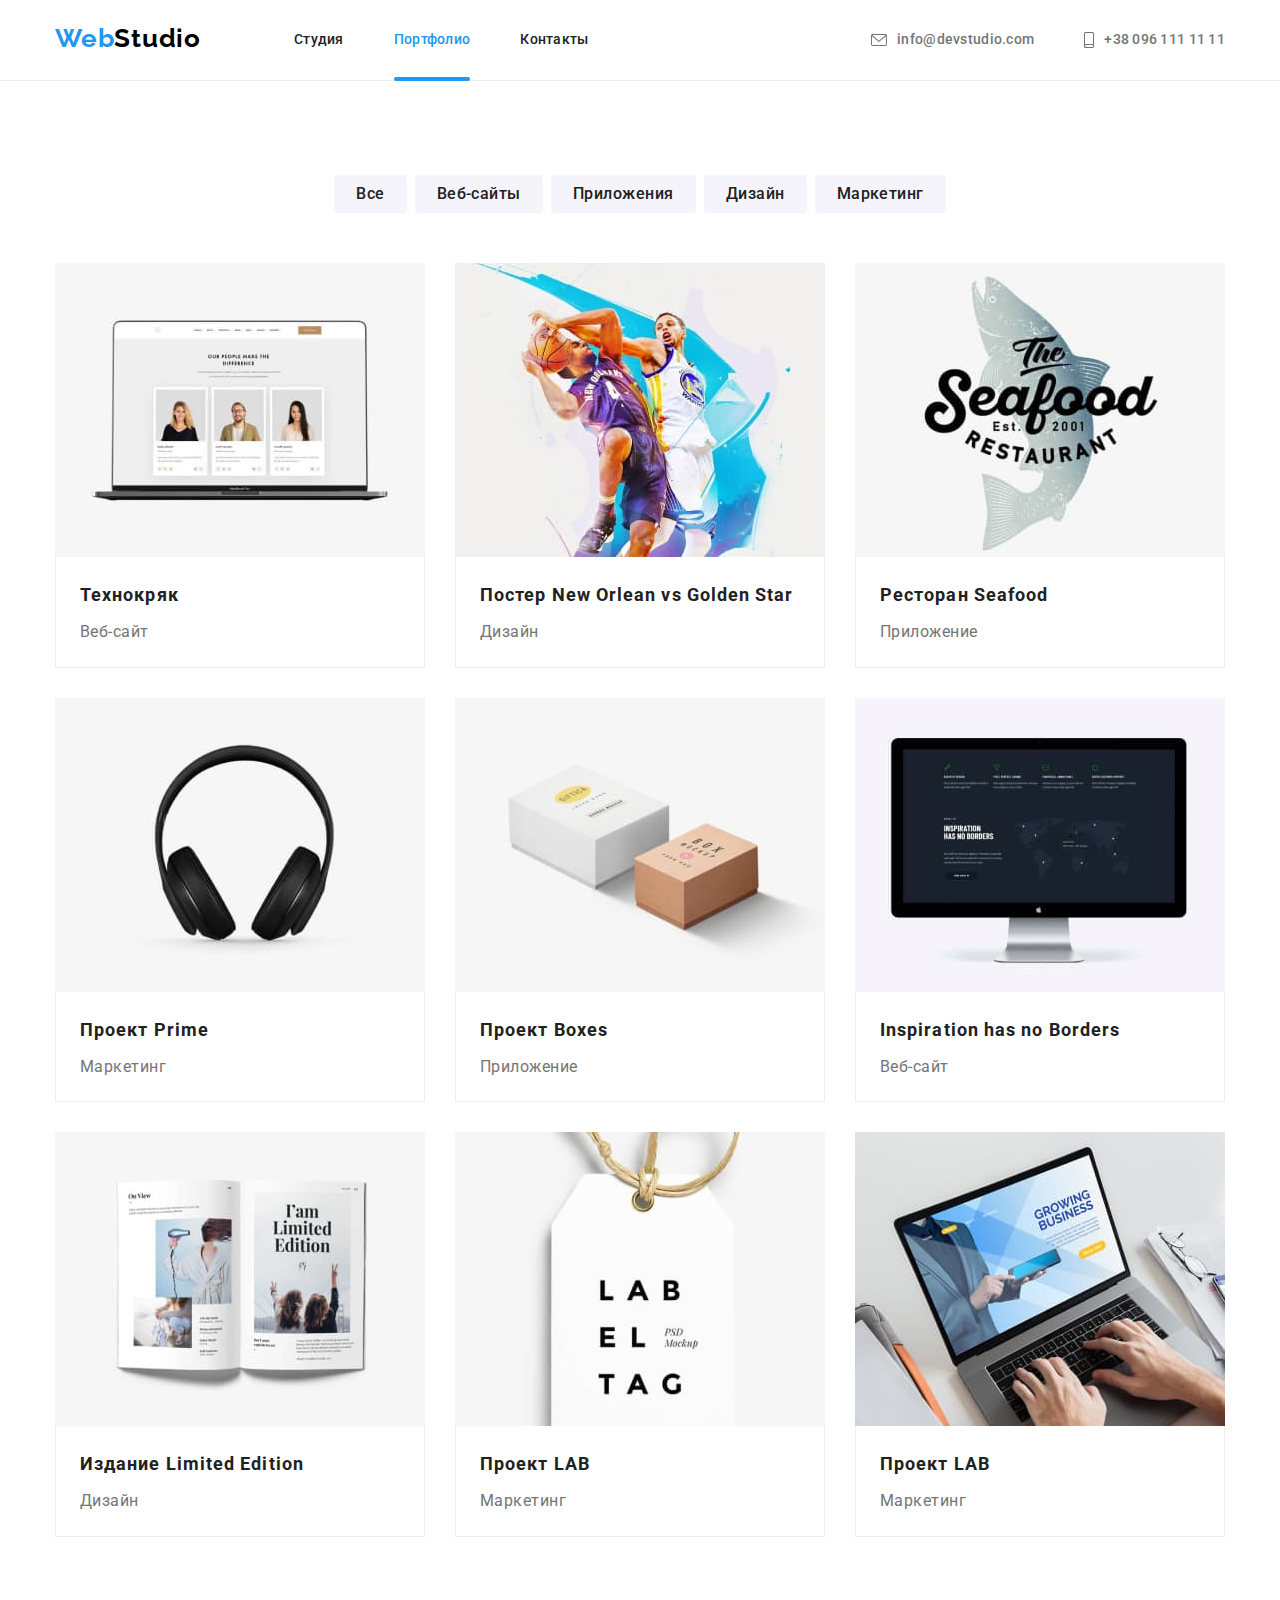
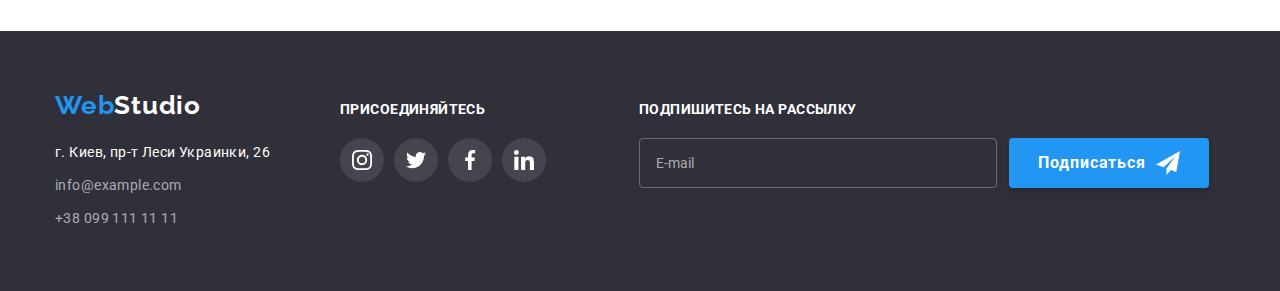
==== portfolio.html @ 6b8ee791 "Initial commit" ====
<!DOCTYPE html>
<html lang="en">
  <head>
    <meta charset="UTF-8" />
    <meta http-equiv="X-UA-Compatible" content="IE=edge" />
    <meta name="viewport" content="width=device-width, initial-scale=1.0" />
    <title>Portfolio</title>
    <link
      href="https://fonts.googleapis.com/css2?family=Raleway:wght@700&family=Roboto:wght@400;500;700;900&display=swap"
      rel="stylesheet"
    />
    <link
      rel="stylesheet"
      href="https://cdnjs.cloudflare.com/ajax/libs/modern-normalize/1.1.0/modern-normalize.min.css"
    />
    <link rel="stylesheet" href="./css/styles.css" />
  </head>
  <body>
    <header class="header">
      <div class="container header-container">
        <a class="link logo" href="./index.html">Web<span class="primary-logo">Studio</span> </a>
        <nav>
          <ul class="navigation-list">
            <li class="navigation-item">
              <a href="./index.html" class="link navigation-link">Студия</a>
            </li>
            <li class="navigation-item">
              <a href="./portfolio.html" class="current link navigation-link">Портфолио</a>
            </li>
            <li class="navigation-item"><a href="#" class="link navigation-link">Контакты</a></li>
          </ul>
        </nav>
        <ul class="header-contacts-list">
          <li class="header-contacts-item">
            <a href="mailto:info@devstudio.com" class="link header-contacts-link">
              <div class="header-icon-wrapper">
                <svg class="header-icon" width="16" height="12">
                  <use href="./images/icons.svg#mail"></use>
                </svg>
              </div>
              info@devstudio.com</a
            >
          </li>
          <li class="header-contacts-item">
            <a href="tel:+380961111111" class="link header-contacts-link">
              <div class="header-icon-wrapper">
                <svg class="header-icon" width="10" height="16">
                  <use href="./images/icons.svg#smartphone"></use>
                </svg>
              </div>
              +38 096 111 11 11</a
            >
          </li>
        </ul>
      </div>
    </header>
    <main>
      <section class="portfolio section">
        <div class="container portfolio-container">
          <h1 class="portfolio-title visually-hidden">Навигация</h1>
          <div class="button-container">
            <ul class="portfolio-button-list">
              <li class="portfolio-button-item">
                <button type="button" class="portfolio-button">Все</button>
              </li>
              <li class="portfolio-button-item">
                <button type="button" class="portfolio-button">Веб-сайты</button>
              </li>
              <li class="portfolio-button-item">
                <button type="button" class="portfolio-button">Приложения</button>
              </li>
              <li class="portfolio-button-item">
                <button type="button" class="portfolio-button">Дизайн</button>
              </li>
              <li class="portfolio-button-item">
                <button type="button" class="portfolio-button">Маркетинг</button>
              </li>
            </ul>
          </div>
          <ul class="projects-list">
            <li class="projects-item">
              <a href="" class="portfolio-card link">
                <div class="projects-card-wrapper">
                  <img
                    class="projects-item-image"
                    src="./images/technocrack-opti.jpeg"
                    alt="pc"
                    width="370"
                  />
                  <div class="projects-overlay-wrapper">
                    <p class="projects-overlay-description">
                      Ресурс предлагает комплексные предложения с разным уровнем функционала и
                      сервисов. Все это позволит посетителю получить исчерпывающие сведения о
                      компании или частном лице.
                    </p>
                  </div>
                </div>
                <div class="projects-text-wrapper">
                  <h2 class="projects-item-title">Технокряк</h2>
                  <p class="projects-item-description">Веб-сайт</p>
                </div>
              </a>
            </li>
            <li class="projects-item">
              <a href="" class="portfolio-card link">
                <div class="projects-card-wrapper">
                  <img
                    class="projects-item-image"
                    src="./images/poster-opti.jpeg"
                    alt="poster with basketball players"
                    width="370"
                  />
                  <div class="projects-overlay-wrapper">
                    <p class="projects-overlay-description">
                      Ресурс предлагает комплексные предложения с разным уровнем функционала и
                      сервисов. Все это позволит посетителю получить исчерпывающие сведения о
                      компании или частном лице.
                    </p>
                  </div>
                </div>
                <div class="projects-text-wrapper">
                  <h2 class="projects-item-title">Постер New Orlean vs Golden Star</h2>
                  <p class="projects-item-description">Дизайн</p>
                </div>
              </a>
            </li>
            <li class="projects-item">
              <a href="" class="portfolio-card link">
                <div class="projects-card-wrapper">
                  <img
                    class="projects-item-image"
                    src="./images/restourant-opti.jpeg"
                    alt="restourant logo"
                    width="370"
                  />
                  <div class="projects-overlay-wrapper">
                    <p class="projects-overlay-description">
                      Ресурс предлагает комплексные предложения с разным уровнем функционала и
                      сервисов. Все это позволит посетителю получить исчерпывающие сведения о
                      компании или частном лице.
                    </p>
                  </div>
                </div>
                <div class="projects-text-wrapper">
                  <h2 class="projects-item-title">Ресторан Seafood</h2>
                  <p class="projects-item-description">Приложение</p>
                </div>
              </a>
            </li>
            <li class="projects-item">
              <a href="" class="portfolio-card link">
                <div class="projects-card-wrapper">
                  <img
                    class="projects-item-image"
                    src="./images/headphone-opti.jpeg"
                    alt="headphone"
                    width="370"
                  />
                  <div class="projects-overlay-wrapper">
                    <p class="projects-overlay-description">
                      Ресурс предлагает комплексные предложения с разным уровнем функционала и
                      сервисов. Все это позволит посетителю получить исчерпывающие сведения о
                      компании или частном лице.
                    </p>
                  </div>
                </div>
                <div class="projects-text-wrapper">
                  <h2 class="projects-item-title">Проект Prime</h2>
                  <p class="projects-item-description">Маркетинг</p>
                </div>
              </a>
            </li>
            <li class="projects-item">
              <a href="" class="portfolio-card link">
                <div class="projects-card-wrapper">
                  <img
                    class="projects-item-image"
                    src="./images/boxes-opti.jpeg"
                    alt="two boxes"
                    width="370"
                  />
                  <div class="projects-overlay-wrapper">
                    <p class="projects-overlay-description">
                      Ресурс предлагает комплексные предложения с разным уровнем функционала и
                      сервисов. Все это позволит посетителю получить исчерпывающие сведения о
                      компании или частном лице.
                    </p>
                  </div>
                </div>
                <div class="projects-text-wrapper">
                  <h2 class="projects-item-title">Проект Boxes</h2>
                  <p class="projects-item-description">Приложение</p>
                </div>
              </a>
            </li>
            <li class="projects-item">
              <a href="" class="portfolio-card link">
                <div class="projects-card-wrapper">
                  <img
                    class="projects-item-image"
                    src="./images/screen-opti.jpeg"
                    alt="screen"
                    width="370"
                  />
                  <div class="projects-overlay-wrapper">
                    <p class="projects-overlay-description">
                      Ресурс предлагает комплексные предложения с разным уровнем функционала и
                      сервисов. Все это позволит посетителю получить исчерпывающие сведения о
                      компании или частном лице.
                    </p>
                  </div>
                </div>
                <div class="projects-text-wrapper">
                  <h2 class="projects-item-title">Inspiration has no Borders</h2>
                  <p class="projects-item-description">Веб-сайт</p>
                </div>
              </a>
            </li>
            <li class="projects-item">
              <a href="" class="portfolio-card link">
                <div class="projects-card-wrapper">
                  <img
                    class="projects-item-image"
                    src="./images/magazine-opti.jpeg"
                    alt="magazine"
                    width="370"
                  />
                  <div class="projects-overlay-wrapper">
                    <p class="projects-overlay-description">
                      Ресурс предлагает комплексные предложения с разным уровнем функционала и
                      сервисов. Все это позволит посетителю получить исчерпывающие сведения о
                      компании или частном лице.
                    </p>
                  </div>
                </div>
                <div class="projects-text-wrapper">
                  <h2 class="projects-item-title">Издание Limited Edition</h2>
                  <p class="projects-item-description">Дизайн</p>
                </div>
              </a>
            </li>
            <li class="projects-item">
              <a href="" class="portfolio-card link">
                <div class="projects-card-wrapper">
                  <img
                    class="projects-item-image"
                    src="./images/label-opti.jpeg"
                    alt="label"
                    width="370"
                  />
                  <div class="projects-overlay-wrapper">
                    <p class="projects-overlay-description">
                      Ресурс предлагает комплексные предложения с разным уровнем функционала и
                      сервисов. Все это позволит посетителю получить исчерпывающие сведения о
                      компании или частном лице.
                    </p>
                  </div>
                </div>
                <div class="projects-text-wrapper">
                  <h2 class="projects-item-title">Проект LAB</h2>
                  <p class="projects-item-description">Маркетинг</p>
                </div>
              </a>
            </li>
            <li class="projects-item">
              <a href="" class="portfolio-card link">
                <div class="projects-card-wrapper">
                  <img
                    class="projects-item-image"
                    src="./images/pc-opti.jpeg"
                    alt="fingers slapping on keyboard"
                    width="370"
                  />
                  <div class="projects-overlay-wrapper">
                    <p class="projects-overlay-description">
                      Ресурс предлагает комплексные предложения с разным уровнем функционала и
                      сервисов. Все это позволит посетителю получить исчерпывающие сведения о
                      компании или частном лице.
                    </p>
                  </div>
                </div>
                <div class="projects-text-wrapper">
                  <h2 class="projects-item-title">Проект LAB</h2>
                  <p class="projects-item-description">Маркетинг</p>
                </div>
              </a>
            </li>
          </ul>
        </div>
      </section>
    </main>
    <footer class="footer">
      <div class="container footer-container">
        <div class="footer-left-wrapper">
          <div class="footer-address-wrapper">
            <a href="./index.html" class="link logo footer-logo"
              >Web<span class="secondary-logo">Studio</span></a
            >
            <address class="footer-address">
              <a
                href="https://goo.gl/maps/7Yn7Yswf4JNhCeD27"
                class="link address-link"
                target="_blank"
                rel="noopener noreferrer"
                >г. Киев, пр-т Леси Украинки, 26</a
              >
              <ul class="footer-contacts">
                <li class="footer-contacts-item">
                  <a href="mailto:info@example.com" class="link footer-contacts-link"
                    >info@example.com</a
                  >
                </li>
                <li class="footer-contacts-item">
                  <a href="tel:+380991111111" class="link footer-contacts-link"
                    >+38 099 111 11 11</a
                  >
                </li>
              </ul>
            </address>
          </div>
          <div class="footer-social-wrapper">
            <p class="footer-social-description">присоединяйтесь</p>
            <ul class="footer-icon-list">
              <li class="footer-icon-item">
                <a class="footer-icon-link link" href="">
                  <svg class="footer-social-icon" width="20" height="20">
                    <use href="./images/icons.svg#instagram"></use>
                  </svg>
                </a>
              </li>
              <li class="footer-icon-item">
                <a class="footer-icon-link link" href="">
                  <svg class="team-social-icon" width="20" height="20">
                    <use href="./images/icons.svg#twitter"></use>
                  </svg>
                </a>
              </li>
              <li class="footer-icon-item">
                <a class="footer-icon-link link" href="">
                  <svg class="footer-social-icon" width="20" height="20">
                    <use href="./images/icons.svg#facebook"></use>
                  </svg>
                </a>
              </li>
              <li class="footer-icon-item">
                <a class="footer-icon-link link" href="">
                  <svg class="footer-social-icon" width="20" height="20">
                    <use href="./images/icons.svg#linkedin"></use>
                  </svg>
                </a>
              </li>
            </ul>
          </div>
        </div>
        <div class="footer-right-wrapper">
          <p class="footer-subscription-description footer-social-description">
            Подпишитесь на рассылку
          </p>
          <form class="footer-subscription-form">
            <div class="footer-subscription-wrapper">
              <label class="footer-subscription-label">
                <input class="footer-subscription-input" type="text" placeholder="E-mail" />
              </label>
              <button class="footer-subscription-button" type="submit">
                Подписаться
                <svg class="footer-subscription-icon" width="24" height="24">
                  <use href="./images/icons.svg#icon-send"></use>
                </svg>
              </button>
            </div>
          </form>
        </div>
      </div>
    </footer>
  </body>
</html>
---- css/styles.css ----
/* MAIN STYLES */
:root {
  --primary-description-color: #757575;
  --primary-white-color: #ffffff;
  --title-color: #212121;
  --logo-color: #000000;
  --primary-blue-color: #2196f3;
  --primary-button-color: #f5f4fa;
  --footer-bg-color: #2f303a;
  --primary-bg-color: #e5e5e5;
  --primary-font-size: 14px;
  --primary-font-weight: 400;
  --primary-font-family: Roboto, sans-serif;
  --transition-time: 250ms;
  --transition-cubic: cubic-bezier(0.4, 0, 0.2, 1);
}
body {
  background-color: var(--primary-white-color);
  font-size: var(--primary-font-size);
  font-weight: var(--primary-font-weight);
  font-family: var(--primary-font-family);
}
ul {
  margin: 0;
  padding: 0;
  list-style: none;
}
h1,
h2,
h3,
h4,
h5,
h6,
p {
  margin: 0;
}
img {
  display: block;
  max-width: 100%;
  height: auto;
}
.link {
  text-decoration: none;
  color: currentColor;
}
.container {
  width: 1200px;
  padding-left: 15px;
  padding-right: 15px;
  margin-left: auto;
  margin-right: auto;
}
.section {
  padding-top: 94px;
  padding-bottom: 94px;
}
.visually-hidden {
  position: absolute;
  white-space: nowrap;
  width: 1px;
  height: 1px;
  overflow: hidden;
  border: 0;
  padding: 0;
  clip: rect(0 0 0 0);
  clip-path: inset(50%);
  margin: -1px;
}

/* HEADER */

.header {
  border-bottom: 1px solid rgba(236, 236, 236, 1);
}
.header-container {
  display: flex;
}
.logo {
  padding-top: 24px;
  padding-bottom: 25px;
  font-family: Raleway, sans-serif;
  font-weight: 700;
  font-size: 26px;
  line-height: 1.15;
  letter-spacing: 0.03em;
  color: var(--primary-blue-color);
}
.primary-logo {
  color: var(--logo-color);
}
.secondary-logo {
  color: var(--primary-white-color);
}
.navigation-list {
  display: flex;
  margin-left: 93px;
}
.navigation-item {
  position: relative;
}
.navigation-item:not(:last-child) {
  margin-right: 50px;
}
.navigation-link {
  display: block;
  padding-top: 32px;
  padding-bottom: 32px;
  transition: color var(--transition-time) var(--transition-cubic);
  font-weight: 500;
  line-height: 1.14;
  letter-spacing: 0.02em;
  color: var(--title-color);
}
.navigation-link:hover,
.navigation-link:focus {
  color: var(--primary-blue-color);
}
.navigation-list .navigation-item .current {
  color: #2196f3;
}
.current::after {
  content: '';
  position: absolute;
  left: 0;
  bottom: -1px;
  width: 100%;
  border-radius: 2px;
  border-bottom: 4px solid var(--primary-blue-color);
}

.header-contacts-list {
  display: flex;
  margin-left: auto;
}
.header-contacts-item .header-contacts-link {
  display: flex;
  align-items: center;
  font-weight: 500;
  line-height: 1.14;
  letter-spacing: 0.02em;
  color: var(--primary-description-color);
}
.header-contacts-item:not(:last-child) {
  margin-right: 50px;
}
.header-contacts-link {
  display: block;
  padding-top: 32px;
  padding-bottom: 32px;
  transition: color var(--transition-time) var(--transition-cubic),
    fill var(--transition-time) var(--transition-cubic);
}
.header-contacts-link:hover,
.header-contacts-link:focus {
  color: var(--primary-blue-color);
  fill: var(--primary-blue-color);
}
.header-icon-wrapper {
  display: flex;
  margin-right: 10px;
}
.header-icon {
  fill: currentColor;
}
/* HERO */

.hero {
  background-image: linear-gradient(rgba(47, 48, 58, 0.4), rgba(47, 48, 58, 0.4)),
    url(../images/hero-opti.jpeg);
  background-size: cover;
  background-repeat: no-repeat;
  background-position: 50% 50%;
  max-width: 1600px;
  margin-left: auto;
  margin-right: auto;
  background-color: #c4c4c4;
  text-align: center;
  padding-top: 200px;
  padding-bottom: 200px;
}
.hero-container {
  margin: 0 auto;

  width: 696px;
}
.hero-title {
  margin-bottom: 30px;
  font-weight: 900;
  font-size: 44px;
  line-height: 1.36;
  color: var(--primary-white-color);
  letter-spacing: 0.06em;
  text-transform: uppercase;
  text-align: center;
}
.hero-button {
  padding: 10px 31px;
  width: 200px;
  height: 50px;
  border-radius: 4px;
  border: none;
  font-weight: 700;
  font-family: inherit;
  font-size: 16px;
  line-height: 1.87;
  text-align: center;
  letter-spacing: 0.06em;
  cursor: pointer;
  background-color: var(--primary-blue-color);
  color: var(--primary-white-color);
  transition: background-color var(--transition-time) var(--transition-cubic);
}
.hero-button:hover,
.hero-button:focus {
  background-color: #188ce8;
}

.backdrop {
  position: fixed;
  top: 0;
  left: 0;
  width: 100%;
  height: 100%;
  background-color: rgba(0, 0, 0, 0.2);
  opacity: 1;
  visibility: visible;
  transition: opacity 250ms cubic-bezier(0.4, 0, 0.2, 1);
}
.is-hidden {
  opacity: 0;
  pointer-events: none;
}
.backdrop.is-hidden .modal {
  transform: translate(-50%, -50%) scale(2);
}
.modal {
  position: absolute;
  top: 50%;
  left: 50%;
  transform: translate(-50%, -50%) scale(1);
  min-height: 581px;
  min-width: 528px;
  padding: 40px;
  background-color: var(--primary-white-color);
  box-shadow: 1px 0px 2px rgba(0, 0, 0, 0.2), 1px 0px 1px rgba(0, 0, 0, 0.14),
    3px 0px 1px rgba(0, 0, 0, 0.12);
  border-radius: 4px;
  transition: transform 250ms cubic-bezier(0.4, 0, 0.2, 1);
}

.modal-button-close {
  position: absolute;
  display: flex;
  align-items: center;
  justify-content: center;
  top: 8px;
  right: 8px;
  cursor: pointer;
  background-color: #fff;
  border: 1px solid rgba(0, 0, 0, 0.1);
  border-radius: 50%;
  width: 30px;
  height: 30px;
  transition: fill var(--transition-time) var(--transition-cubic);
}
.modal-button-close:hover,
.modal-button-close:focus {
  fill: var(--primary-blue-color);
}
.modal-title {
  margin-bottom: 12px;
  font-weight: 700;
  font-size: 20px;
  line-height: 1.15;
  text-align: center;
  letter-spacing: 0.03em;
  color: var(--title-color);
}
.modal-button-submit {
  display: blok;
  text-align: center;
  margin: 0 auto;
  margin-top: 30px;
  background-color: var(--primary-blue-color);
  color: var(--primary-white-color);
  display: flex;
  justify-content: center;
  height: 50px;
  width: 200px;
  font-weight: 700;
  font-size: 16px;
  line-height: 2.14;
  align-items: center;
  letter-spacing: 0.06em;
  cursor: pointer;
  border: none;
  border-radius: 4px;
  box-shadow: 0px 4px 4px rgba(0, 0, 0, 0.15);
  transition: background-color var(--transition-time) var(--transition-cubic);
}
.modal-button-submit:hover,
.modal-button-submit:focus {
  background-color: #188ce8;
}

.modal-name-input,
.modal-tel-input,
.modal-mail-input {
  padding-left: 35px;
  min-height: 40px;
  width: 100%;
  display: flex;
  flex-direction: column;
  align-items: flex-start;
  cursor: pointer;
  outline: transparent;
  border: 1px solid rgba(33, 33, 33, 0.2);
  margin-top: 4px;
  transition: border-color var(--transition-time) var(--transition-cubic);
  border-radius: 4px;
}

.modal-comment-label,
.modal-mail-label,
.modal-tel-label,
.modal-name-label {
  font-size: 12px;
  position: relative;
  width: 100%;
  display: flex;
  flex-direction: column;
  align-items: flex-start;
  cursor: pointer;
  color: var(--primary-description-color);
}
input {
  display: flex;
  cursor: pointer;
}
.modal-name-wrapper,
.modal-tel-wrapper,
.modal-mail-wrapper {
  margin-bottom: 10px;
  position: relative;
}
.modal-name-field {
  position: relative;
  width: 100%;
}
.modal-mail-field {
  position: relative;
  width: 100%;
}
.modal-tel-field {
  position: relative;
  width: 100%;
}
.modal-name-icon {
  position: absolute;
  display: flex;
  margin-left: 12px;
  top: 50%;
  transform: translate(0%, -50%);
  transition: fill var(--transition-time) var(--transition-cubic);
}
.modal-name-input:hover,
.modal-name-input:focus {
  border-color: var(--primary-blue-color);
}
.modal-name-input:hover + .modal-name-icon,
.modal-name-input:focus + .modal-name-icon {
  fill: var(--primary-blue-color);
}
.modal-tel-icon {
  position: absolute;
  display: flex;
  margin-left: 12px;
  top: 50%;
  transform: translate(0%, -50%);
  transition: fill var(--transition-time) var(--transition-cubic);
}
.modal-tel-input:hover,
.modal-tel-input:focus {
  border-color: var(--primary-blue-color);
}
.modal-tel-input:hover + .modal-tel-icon,
.modal-tel-input:focus + .modal-tel-icon {
  fill: var(--primary-blue-color);
}
.modal-mail-icon {
  position: absolute;
  margin-left: 12px;
  display: flex;
  top: 50%;
  transform: translate(0%, -50%);
  transition: fill var(--transition-time) var(--transition-cubic);
}
.modal-mail-input:hover,
.modal-mail-input:focus {
  border-color: var(--primary-blue-color);
}
.modal-mail-input:hover + .modal-mail-icon,
.modal-mail-input:focus + .modal-mail-icon {
  fill: var(--primary-blue-color);
}
.modal-comment-textarea {
  min-height: 120px;
  margin-top: 4px;
  flex-direction: column;
  display: flex;
  align-items: flex-start;
  width: 100%;
  resize: none;
  cursor: pointer;
  padding: 12px 16px;
  outline: transparent;
  border-color: rgba(33, 33, 33, 0.2);
  border-radius: 4px;
  transition: border-color var(--transition-time) var(--transition-cubic);
}
.modal-comment-textarea::placeholder {
  color: rgba(117, 117, 117, 0.5);
}
.modal-comment-textarea:hover,
.modal-comment-textarea:focus {
  border-color: var(--primary-blue-color);
}
.modal-agreement-wrapper {
  display: flex;
  justify-content: center;
  align-items: center;
  margin-top: 20px;
}
.modal-agreement-title {
  color: var(--primary-description-color);
  line-height: 1.71;
  letter-spacing: 0.03em;
  cursor: pointer;
}
.modal-agreement-link {
  line-height: 1.71;
  letter-spacing: 0.03em;
  color: var(--primary-blue-color);
}
.modal-checkbox-wrapper {
  display: inline-flex;
  align-items: center;
  justify-content: center;
  width: 16px;
  height: 15px;
  border-radius: 2px;
  outline: 2px solid #212121;
  margin-right: 7px;
  cursor: pointer;
  outline-offset: -2px;
  transition: background-color var(--transition-time) var(--transition-cubic),
    outline-color var(--transition-time) var(--transition-cubic);
}
.modal-checkbox-icon {
  fill: transparent;
}
.modal-form-checkbox:checked + .modal-checkbox-wrapper {
  background-color: var(--primary-blue-color);
  outline-color: var(--primary-blue-color);
  border: none;
}
.modal-form-checkbox:checked + .modal-checkbox-wrapper > .modal-checkbox-icon {
  fill: var(--primary-white-color);
}

/* FEATURES */

.features {
  padding-bottom: 0;
}
.features-list {
  display: flex;
  gap: 30px;
}
.features-icon-wrapper {
  display: flex;
  justify-content: center;
  align-items: center;
  width: 270px;
  height: 120px;
  margin-bottom: 30px;
  background-color: var(--primary-button-color);
  border-radius: 4px;
}
.sub-title {
  margin-bottom: 50px;
  font-weight: 700;
  font-size: 36px;
  line-height: 1.17;
  text-align: center;
  letter-spacing: 0.03em;
  color: var(--title-color);
}
.features-title {
  margin-bottom: 10px;
  font-size: 14px;
  font-weight: 700;
  color: var(--title-color);
  line-height: 1.14;
  letter-spacing: 0.03em;
  text-transform: uppercase;
}
.features-description {
  line-height: 1.71;
  letter-spacing: 0.03em;
  color: var(--primary-description-color);
}
/* ENGAGEMENT */

.engagement-list {
  display: flex;
  gap: 30px;
}
.engagement-item {
  width: 370px;
}
.engagement-description-wrapper {
  position: relative;
  display: flex;
  align-items: center;
  justify-content: center;
}
.engagement-description-text {
  position: absolute;
  bottom: 0;
  width: 100%;
  height: 70px;
  display: flex;
  align-items: center;
  justify-content: center;
  font-weight: 700;
  font-size: 14px;
  line-height: 1.14;
  text-align: center;
  letter-spacing: 0.03em;
  text-transform: uppercase;
  background-color: rgba(47, 48, 58, 0.8);
  color: var(--primary-white-color);
}
/* TEAM */

.team {
  background-color: var(--primary-button-color);
}
.team-list {
  display: flex;
  gap: 30px;
}
.team-member {
  width: 270px;
  background-color: var(--primary-white-color);
  box-shadow: 0px 1px 3px rgba(0, 0, 0, 0.12), 0px 1px 1px rgba(0, 0, 0, 0.14),
    0px 2px 1px rgba(0, 0, 0, 0.2);
  border-radius: 0px 0px 4px 4px;
}
.team-text-wrapper {
  padding-top: 30px;
  padding-bottom: 30px;
}
.team-name {
  margin-bottom: 10px;
  font-weight: 500;
  font-size: 16px;
  line-height: 1.19;
  color: var(--title-color);
  text-align: center;
  letter-spacing: 0.03em;
}
.team-position {
  margin-bottom: 10px;
  font-size: 16px;
  line-height: 1.18;
  text-align: center;
  letter-spacing: 0.03em;
  color: var(--primary-description-color);
}

.team-icon-list {
  display: flex;
  gap: 10px;
  justify-content: center;
}
.team-icon-item {
  fill: currentColor;
  display: flex;
  justify-content: center;
  height: 44px;
  width: 44px;
}
.team-icon-item:last-child {
  margin-right: 0;
}
.team-icon-link {
  border-radius: 50%;
  color: #afb1b8;
  width: 44px;
  height: 44px;
  display: flex;
  align-items: center;
  justify-content: center;
  transition: fill var(--transition-time) var(--transition-cubic),
    color var(--transition-time) var(--transition-cubic),
    background-color var(--transition-time) var(--transition-cubic);
}
.team-social-icon {
  fill: currentColor;
}
.team-icon-link:hover,
.team-icon-link:focus {
  fill: var(--primary-white-color);
  color: var(--primary-white-color);
  background-color: var(--primary-blue-color);
}

/* CLIENTS*/
.clients-list {
  display: flex;
  gap: 30px;
}
.clients-item {
  width: 170px;
  height: 92px;
}
.clients-card {
  height: 92px;
  width: 170px;
  display: flex;
  justify-content: center;
  align-items: center;
  color: #afb1b8;
  border: 1px solid #afb1b8;
  border-radius: 4px;
  transition: border var(--transition-time) var(--transition-cubic),
    fill var(--transition-time) var(--transition-cubic),
    color var(--transition-time) var(--transition-cubic);
}
.clients-icon {
  fill: currentColor;
}

.clients-card:hover,
.clients-card:focus {
  border: 1px solid var(--primary-blue-color);
  fill: var(--primary-blue-color);
  color: var(--primary-blue-color);
}

/* PORTFOLIO */

.button-container {
  margin-bottom: 50px;
}
.portfolio-button-list {
  display: flex;
  justify-content: center;
}
.portfolio-button-item:not(:last-child) {
  margin-right: 8px;
}
.portfolio-button-item .portfolio-button {
  background-color: var(--primary-button-color);
  color: var(--title-color);
  font-family: inherit;
  font-weight: 500;
  font-size: 16px;
  line-height: 1.6;
  text-align: center;
  letter-spacing: 0.03em;
  cursor: pointer;
  transition: color var(--transition-time) var(--transition-cubic),
    background-color var(--transition-time) var(--transition-cubic),
    box-shadow var(--transition-time) var(--transition-cubic);
}
.portfolio-button:focus,
.portfolio-button:hover {
  color: var(--primary-white-color);
  background-color: var(--primary-blue-color);
  box-shadow: 0px 3px 1px rgba(0, 0, 0, 0.1), 0px 1px 2px rgba(0, 0, 0, 0.08),
    0px 2px 2px rgba(0, 0, 0, 0.12);
}
.portfolio-button {
  padding: 6px 22px;
  border: none;
  border-radius: 4px;
}
.projects-list {
  flex-wrap: wrap;
  display: flex;
  gap: 30px;
}
.projects-item {
  width: 370px;
  height: 100%;
}
.portfolio-card {
  display: block;
  transition: box-shadow 250ms cubic-bezier(0.4, 0, 0.2, 1),
    opacity 250ms cubic-bezier(0.4, 0, 0.2, 1);
}
.portfolio-card:hover,
.portfolio-card:focus {
  box-shadow: 0px 1px 1px rgba(0, 0, 0, 0.12), 0px 4px 4px rgba(0, 0, 0, 0.06),
    1px 4px 6px rgba(0, 0, 0, 0.16);
}
.projects-card-wrapper {
  position: relative;
  overflow: hidden;
}
.projects-item:hover .projects-overlay-description {
  transform: translateY(0);
  opacity: 1;
}
.projects-overlay-description {
  position: absolute;
  left: 0;
  top: 0;
  opacity: 0;
  padding: 63px 24px;

  font-size: 18px;
  line-height: 1.55;
  vertical-align: top;
  letter-spacing: 0.03em;
  background-color: rgba(33, 150, 243, 0.9);
  color: var(--primary-white-color);

  transform: translateY(100%);
  transition: transform 250ms cubic-bezier(0.4, 0, 0.2, 1),
    opacity 250ms cubic-bezier(0.4, 0, 0.2, 1);
}
.projects-text-wrapper {
  overflow: hidden;
  padding-top: 20px;
  padding-right: 24px;
  padding-bottom: 20px;
  padding-left: 24px;
  border-right: 1px solid rgba(238, 238, 238, 1);
  border-bottom: 1px solid rgba(238, 238, 238, 1);
  border-left: 1px solid rgba(238, 238, 238, 1);
}
.projects-item-title {
  margin-bottom: 4px;
  text-align: left;
  font-weight: 700;
  font-size: 18px;
  line-height: 2;
  letter-spacing: 0.06em;
  color: var(--title-color);
}
.projects-item-description {
  text-align: left;
  font-size: 16px;
  line-height: 1.87;
  letter-spacing: 0.03em;
  /* overflow: hidden; */
  color: var(--primary-description-color);
}

/* FOOTER */

.footer {
  background-color: var(--footer-bg-color);
  padding-top: 60px;
  padding-bottom: 60px;
}
.footer-container {
  display: flex;
  align-items: baseline;
  gap: 93px;
}
.footer-left-wrapper {
  display: flex;
  align-items: baseline;
  gap: 70px;
}

.footer-logo {
  padding-top: 0;
  padding-bottom: 0;
  margin-bottom: 20px;
  display: block;
}
.footer-address .address-link {
  display: block;
  margin-bottom: 9px;
  font-style: normal;
  line-height: 1.71;
  letter-spacing: 0.03em;
  color: var(--primary-white-color);
  transition: color var(--transition-time) var(--transition-cubic);
}
.address-link:focus,
.address-link:hover {
  color: var(--primary-blue-color);
}
.footer-contacts-link {
  font-style: normal;
  line-height: 1.71;
  letter-spacing: 0.03em;
  color: rgba(255, 255, 255, 0.6);
  transition: color var(--transition-time) var(--transition-cubic);
}
.footer-contacts-item:not(:last-child) {
  margin-bottom: 9px;
}
.footer-contacts-link:focus,
.footer-contacts-link:hover {
  color: var(--primary-blue-color);
}

.footer-social-description {
  margin-bottom: 20px;
  font-weight: 700;
  font-size: 14px;
  line-height: 1.14;
  letter-spacing: 0.03em;
  text-transform: uppercase;

  color: var(--primary-white-color);
}
.footer-icon-list {
  display: flex;
  gap: 10px;
  justify-content: center;
}
.footer-icon-item {
  fill: currentColor;
  display: flex;

  justify-content: center;
  height: 44px;
  width: 44px;
}
.footer-icon-item:last-child {
  margin-right: 0;
}
.footer-icon-link {
  color: var(--primary-white-color);
  background-color: rgba(255, 255, 255, 0.1);
  border-radius: 50%;
  width: 44px;
  height: 44px;
  display: flex;
  align-items: center;
  justify-content: center;
  transition: fill var(--transition-time) var(--transition-cubic),
    color var(--transition-time) var(--transition-cubic),
    background-color var(--transition-time) var(--transition-cubic);
}
.footer-social-icon {
  fill: currentColor;
}
.footer-icon-link:hover,
.footer-icon-link:focus {
  fill: var(--primary-white-color);
  color: var(--primary-white-color);
  background-color: var(--primary-blue-color);
  border-radius: 50%;
}
.footer-subscription-wrapper {
  display: flex;
}
.footer-subscription-label {
  margin-right: 12px;
}
.footer-subscription-input {
  height: 50px;
  width: 358px;
  background-color: inherit;
  border: 1px solid rgba(255, 255, 255, 0.3);
  border-radius: 4px;

  outline: none;
  color: var(--primary-white-color);
}
.footer-subscription-input::placeholder {
  color: rgba(255, 255, 255, 0.6);
}
.footer-subscription-input {
  padding-left: 16px;
}

.footer-subscription-button {
  background-color: var(--primary-blue-color);
  color: var(--primary-white-color);
  display: flex;
  justify-content: center;
  height: 50px;
  width: 200px;
  font-weight: 700;
  font-size: 16px;
  line-height: 2.14;
  align-items: center;
  letter-spacing: 0.06em;
  cursor: pointer;
  border: none;
  border-radius: 4px;
  box-shadow: 0px 4px 4px rgba(0, 0, 0, 0.15);
}
.footer-subscription-icon {
  margin-left: 10px;
  fill: var(--primary-white-color);
}
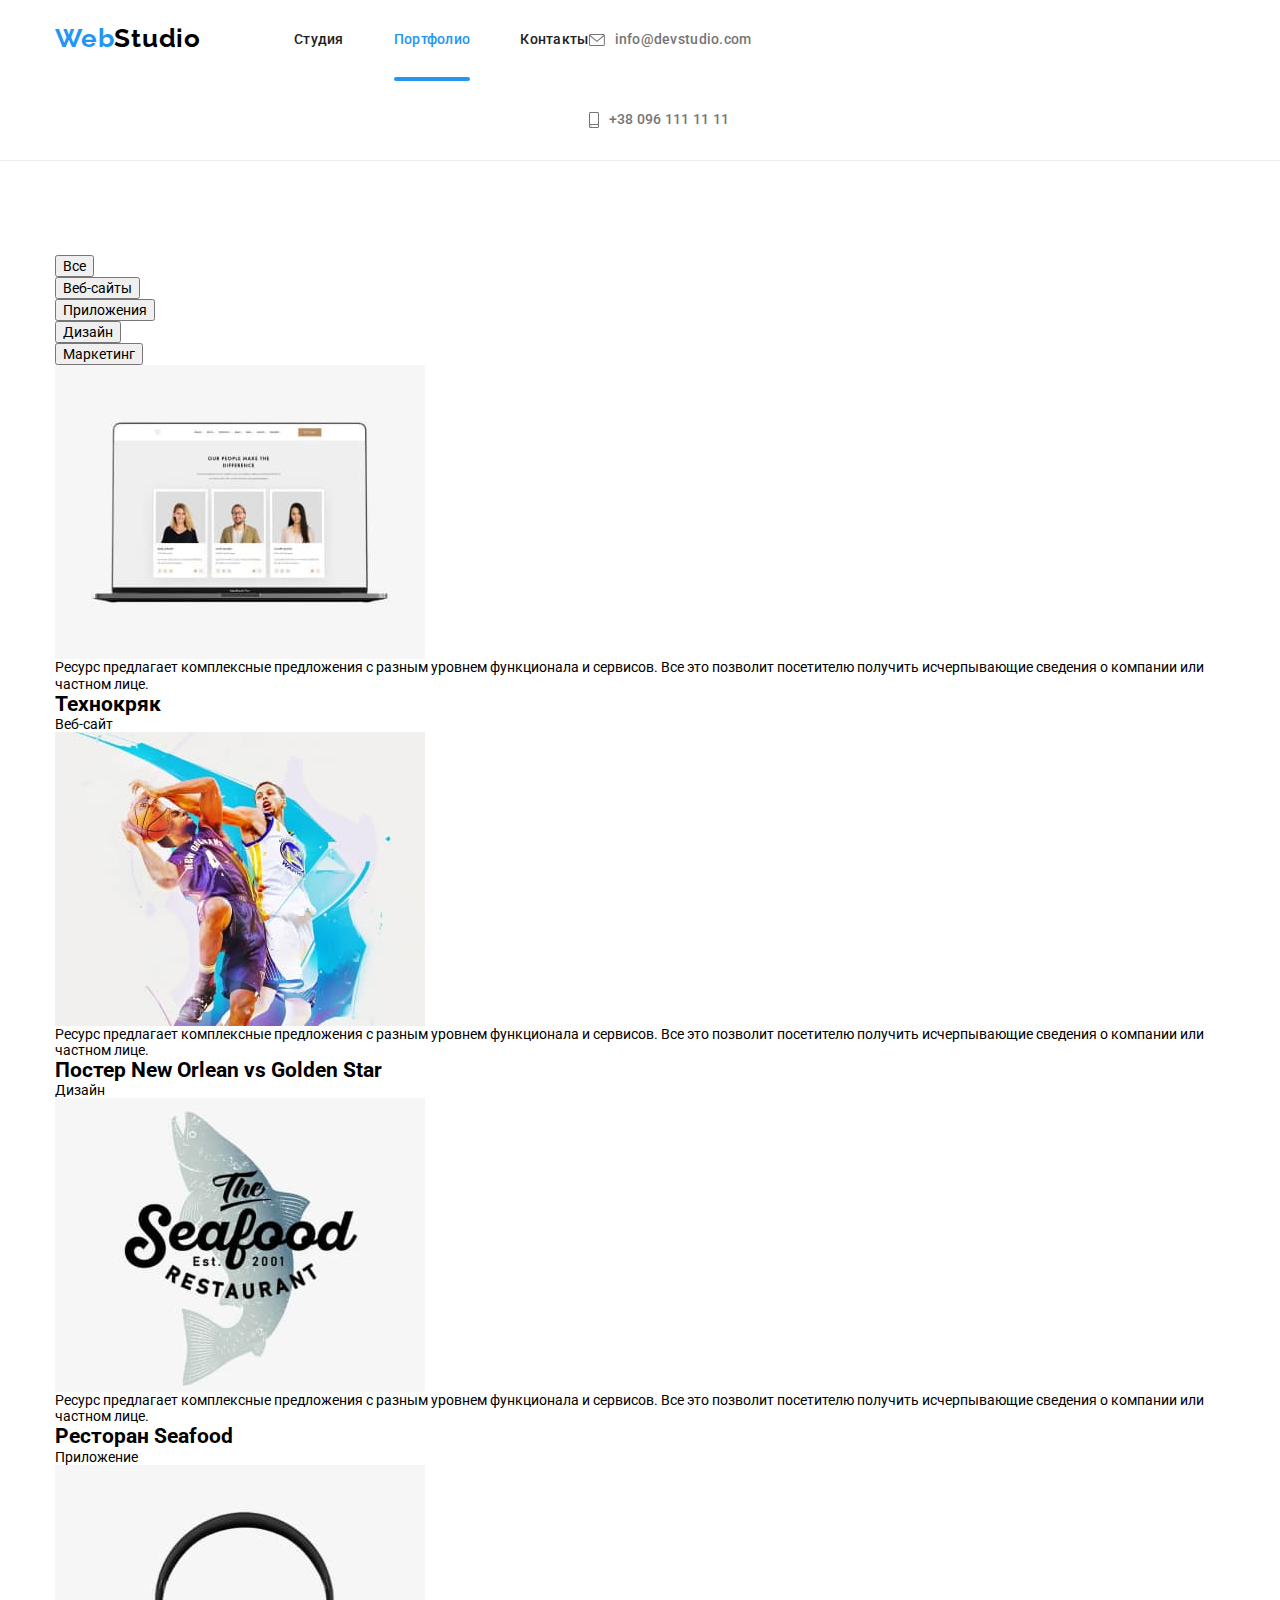
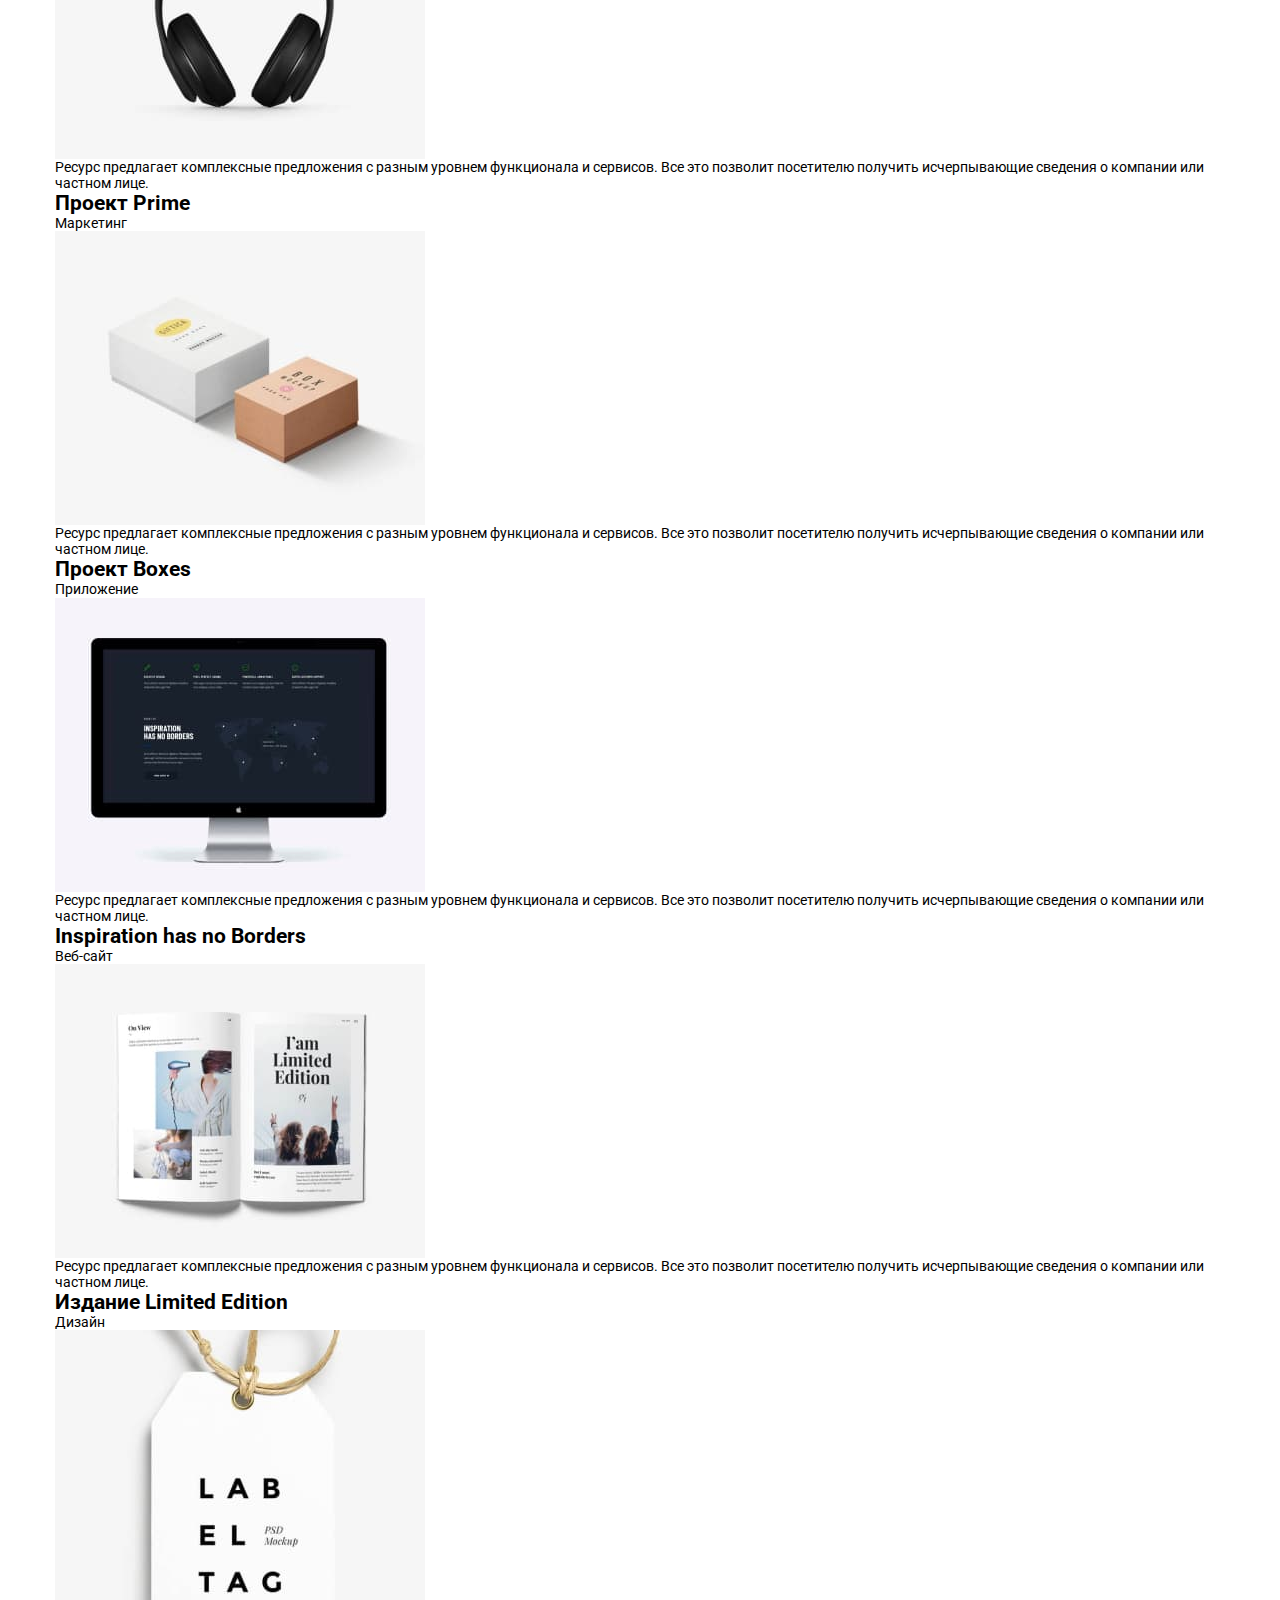
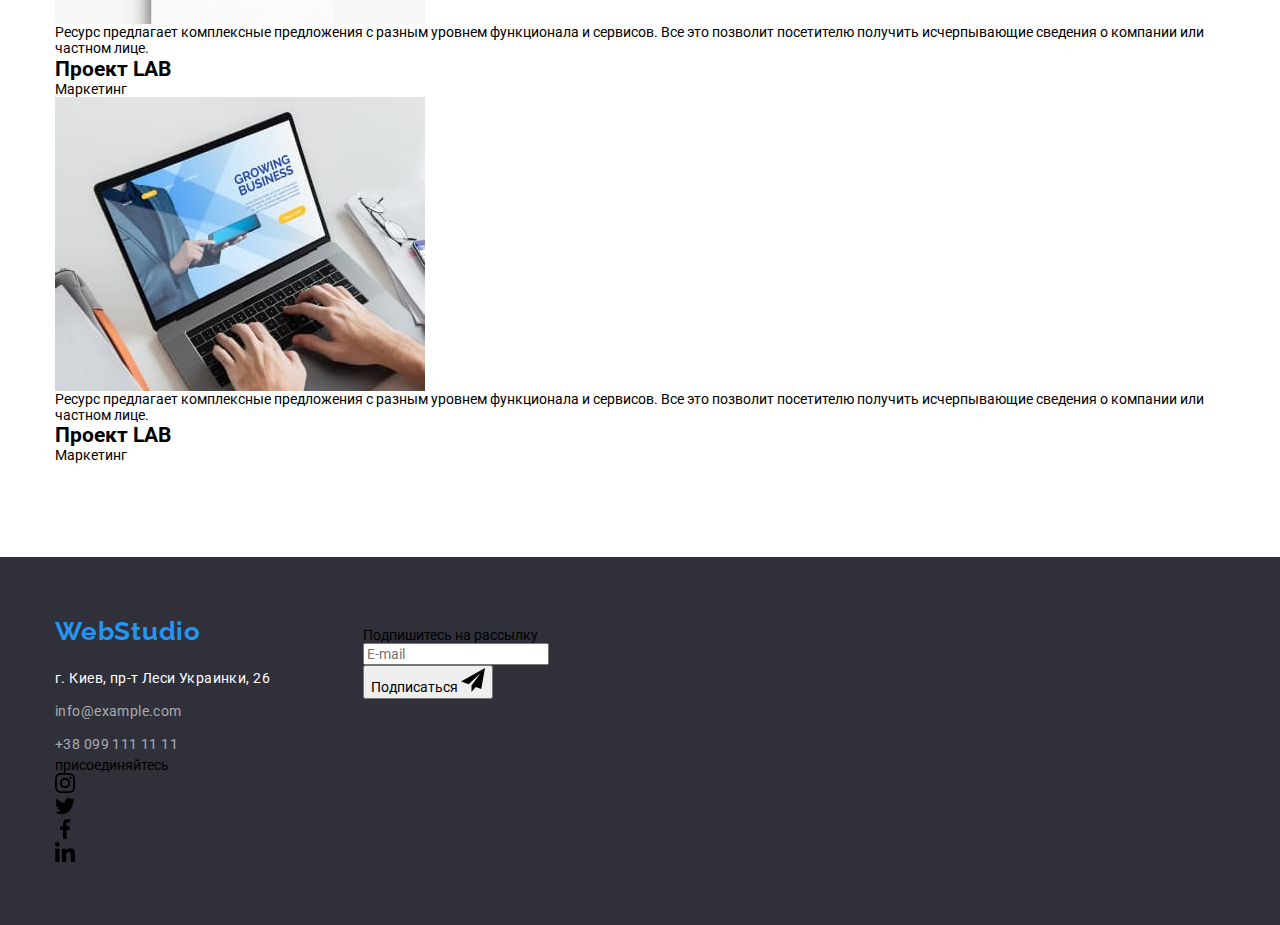
==== commit 874e61a5: "refactored html files" ====
--- a/portfolio.html
+++ b/portfolio.html
@@ -17,34 +17,38 @@
   </head>
   <body>
     <header class="header">
-      <div class="container header-container">
-        <a class="link logo" href="./index.html">Web<span class="primary-logo">Studio</span> </a>
-        <nav>
-          <ul class="navigation-list">
-            <li class="navigation-item">
-              <a href="./index.html" class="link navigation-link">Студия</a>
-            </li>
-            <li class="navigation-item">
-              <a href="./portfolio.html" class="current link navigation-link">Портфолио</a>
-            </li>
-            <li class="navigation-item"><a href="#" class="link navigation-link">Контакты</a></li>
+      <div class="header__container container">
+        <a class="header__logo link" href="./index.html"
+          >Web<span class="header__logo--primary">Studio</span>
+        </a>
+        <nav class="navigation">
+          <ul class="navigation__list">
+            <li class="navigation__item">
+              <a class="navigation__link link" href="./index.html">Студия</a>
+            </li>
+            <li class="navigation__item">
+              <a class="navigation__link navigation__link--current link" href="./portfolio.html"
+                >Портфолио</a
+              >
+            </li>
+            <li class="navigation__item"><a href="#" class="navigation__link link">Контакты</a></li>
           </ul>
         </nav>
-        <ul class="header-contacts-list">
-          <li class="header-contacts-item">
-            <a href="mailto:info@devstudio.com" class="link header-contacts-link">
-              <div class="header-icon-wrapper">
-                <svg class="header-icon" width="16" height="12">
+        <ul class="header-contacts">
+          <li class="header-contacts__item">
+            <a class="header-contacts__link link" href="mailto:info@devstudio.com">
+              <div class="header-contacts__icon--wrapper">
+                <svg class="header-contacts__icon" width="16" height="12">
                   <use href="./images/icons.svg#mail"></use>
                 </svg>
               </div>
               info@devstudio.com</a
             >
           </li>
-          <li class="header-contacts-item">
-            <a href="tel:+380961111111" class="link header-contacts-link">
-              <div class="header-icon-wrapper">
-                <svg class="header-icon" width="10" height="16">
+          <li class="header-contacts__item">
+            <a class="header-contacts__link link" href="tel:+380961111111">
+              <div class="header-contacts__icon--wrapper">
+                <svg class="header-contacts__icon" width="10" height="16">
                   <use href="./images/icons.svg#smartphone"></use>
                 </svg>
               </div>
@@ -56,232 +60,232 @@
     </header>
     <main>
       <section class="portfolio section">
-        <div class="container portfolio-container">
-          <h1 class="portfolio-title visually-hidden">Навигация</h1>
-          <div class="button-container">
-            <ul class="portfolio-button-list">
-              <li class="portfolio-button-item">
-                <button type="button" class="portfolio-button">Все</button>
-              </li>
-              <li class="portfolio-button-item">
-                <button type="button" class="portfolio-button">Веб-сайты</button>
-              </li>
-              <li class="portfolio-button-item">
-                <button type="button" class="portfolio-button">Приложения</button>
-              </li>
-              <li class="portfolio-button-item">
-                <button type="button" class="portfolio-button">Дизайн</button>
-              </li>
-              <li class="portfolio-button-item">
-                <button type="button" class="portfolio-button">Маркетинг</button>
+        <div class="portfolio__container container">
+          <h1 class="portfolio__title visually-hidden">Навигация</h1>
+          <div class="portfolio-button--wrapper">
+            <ul class="portfolio-button__list">
+              <li class="portfolio-button__item">
+                <button class="portfolio-button__btn" type="button">Все</button>
+              </li>
+              <li class="portfolio-button__item">
+                <button class="portfolio-button__btn" type="button">Веб-сайты</button>
+              </li>
+              <li class="portfolio-button__item">
+                <button class="portfolio-button__btn" type="button">Приложения</button>
+              </li>
+              <li class="portfolio-button__item">
+                <button class="portfolio-button__btn" type="button">Дизайн</button>
+              </li>
+              <li class="portfolio-button__item">
+                <button class="portfolio-button__btn" type="button">Маркетинг</button>
               </li>
             </ul>
           </div>
-          <ul class="projects-list">
-            <li class="projects-item">
-              <a href="" class="portfolio-card link">
-                <div class="projects-card-wrapper">
-                  <img
-                    class="projects-item-image"
+          <ul class="projects">
+            <li class="projects__item">
+              <a class="projects__card link" href="">
+                <div class="projects__card--wrapper">
+                  <img
+                    class="projects__image"
                     src="./images/technocrack-opti.jpeg"
                     alt="pc"
                     width="370"
                   />
-                  <div class="projects-overlay-wrapper">
-                    <p class="projects-overlay-description">
-                      Ресурс предлагает комплексные предложения с разным уровнем функционала и
-                      сервисов. Все это позволит посетителю получить исчерпывающие сведения о
-                      компании или частном лице.
-                    </p>
-                  </div>
-                </div>
-                <div class="projects-text-wrapper">
-                  <h2 class="projects-item-title">Технокряк</h2>
-                  <p class="projects-item-description">Веб-сайт</p>
-                </div>
-              </a>
-            </li>
-            <li class="projects-item">
-              <a href="" class="portfolio-card link">
-                <div class="projects-card-wrapper">
-                  <img
-                    class="projects-item-image"
+                  <div class="projects__overlay--wrapper">
+                    <p class="projects__overlay">
+                      Ресурс предлагает комплексные предложения с разным уровнем функционала и
+                      сервисов. Все это позволит посетителю получить исчерпывающие сведения о
+                      компании или частном лице.
+                    </p>
+                  </div>
+                </div>
+                <div class="projects__text--wrapper">
+                  <h2 class="projects__title">Технокряк</h2>
+                  <p class="projects__description">Веб-сайт</p>
+                </div>
+              </a>
+            </li>
+            <li class="projects__item">
+              <a class="projects__card link" href="">
+                <div class="projects__card--wrapper">
+                  <img
+                    class="projects__image"
                     src="./images/poster-opti.jpeg"
                     alt="poster with basketball players"
                     width="370"
                   />
-                  <div class="projects-overlay-wrapper">
-                    <p class="projects-overlay-description">
-                      Ресурс предлагает комплексные предложения с разным уровнем функционала и
-                      сервисов. Все это позволит посетителю получить исчерпывающие сведения о
-                      компании или частном лице.
-                    </p>
-                  </div>
-                </div>
-                <div class="projects-text-wrapper">
-                  <h2 class="projects-item-title">Постер New Orlean vs Golden Star</h2>
-                  <p class="projects-item-description">Дизайн</p>
-                </div>
-              </a>
-            </li>
-            <li class="projects-item">
-              <a href="" class="portfolio-card link">
-                <div class="projects-card-wrapper">
-                  <img
-                    class="projects-item-image"
+                  <div class="projects__overlay--wrapper">
+                    <p class="projects__overlay">
+                      Ресурс предлагает комплексные предложения с разным уровнем функционала и
+                      сервисов. Все это позволит посетителю получить исчерпывающие сведения о
+                      компании или частном лице.
+                    </p>
+                  </div>
+                </div>
+                <div class="projects__text--wrapper">
+                  <h2 class="projects__title">Постер New Orlean vs Golden Star</h2>
+                  <p class="projects__description">Дизайн</p>
+                </div>
+              </a>
+            </li>
+            <li class="projects__item">
+              <a class="projects__card link" href="">
+                <div class="projects__card--wrapper">
+                  <img
+                    class="projects__image"
                     src="./images/restourant-opti.jpeg"
                     alt="restourant logo"
                     width="370"
                   />
-                  <div class="projects-overlay-wrapper">
-                    <p class="projects-overlay-description">
-                      Ресурс предлагает комплексные предложения с разным уровнем функционала и
-                      сервисов. Все это позволит посетителю получить исчерпывающие сведения о
-                      компании или частном лице.
-                    </p>
-                  </div>
-                </div>
-                <div class="projects-text-wrapper">
-                  <h2 class="projects-item-title">Ресторан Seafood</h2>
-                  <p class="projects-item-description">Приложение</p>
-                </div>
-              </a>
-            </li>
-            <li class="projects-item">
-              <a href="" class="portfolio-card link">
-                <div class="projects-card-wrapper">
-                  <img
-                    class="projects-item-image"
+                  <div class="projects__overlay--wrapper">
+                    <p class="projects__overlay">
+                      Ресурс предлагает комплексные предложения с разным уровнем функционала и
+                      сервисов. Все это позволит посетителю получить исчерпывающие сведения о
+                      компании или частном лице.
+                    </p>
+                  </div>
+                </div>
+                <div class="projects__text--wrapper">
+                  <h2 class="projects__title">Ресторан Seafood</h2>
+                  <p class="projects__description">Приложение</p>
+                </div>
+              </a>
+            </li>
+            <li class="projects__item">
+              <a class="projects__card link" href="">
+                <div class="projects__card--wrapper">
+                  <img
+                    class="projects__image"
                     src="./images/headphone-opti.jpeg"
                     alt="headphone"
                     width="370"
                   />
-                  <div class="projects-overlay-wrapper">
-                    <p class="projects-overlay-description">
-                      Ресурс предлагает комплексные предложения с разным уровнем функционала и
-                      сервисов. Все это позволит посетителю получить исчерпывающие сведения о
-                      компании или частном лице.
-                    </p>
-                  </div>
-                </div>
-                <div class="projects-text-wrapper">
-                  <h2 class="projects-item-title">Проект Prime</h2>
-                  <p class="projects-item-description">Маркетинг</p>
-                </div>
-              </a>
-            </li>
-            <li class="projects-item">
-              <a href="" class="portfolio-card link">
-                <div class="projects-card-wrapper">
-                  <img
-                    class="projects-item-image"
+                  <div class="projects__overlay--wrapper">
+                    <p class="projects__overlay">
+                      Ресурс предлагает комплексные предложения с разным уровнем функционала и
+                      сервисов. Все это позволит посетителю получить исчерпывающие сведения о
+                      компании или частном лице.
+                    </p>
+                  </div>
+                </div>
+                <div class="projects__text--wrapper">
+                  <h2 class="projects__title">Проект Prime</h2>
+                  <p class="projects__description">Маркетинг</p>
+                </div>
+              </a>
+            </li>
+            <li class="projects__item">
+              <a class="projects__card link" href="">
+                <div class="projects__card--wrapper">
+                  <img
+                    class="projects__image"
                     src="./images/boxes-opti.jpeg"
                     alt="two boxes"
                     width="370"
                   />
-                  <div class="projects-overlay-wrapper">
-                    <p class="projects-overlay-description">
-                      Ресурс предлагает комплексные предложения с разным уровнем функционала и
-                      сервисов. Все это позволит посетителю получить исчерпывающие сведения о
-                      компании или частном лице.
-                    </p>
-                  </div>
-                </div>
-                <div class="projects-text-wrapper">
-                  <h2 class="projects-item-title">Проект Boxes</h2>
-                  <p class="projects-item-description">Приложение</p>
-                </div>
-              </a>
-            </li>
-            <li class="projects-item">
-              <a href="" class="portfolio-card link">
-                <div class="projects-card-wrapper">
-                  <img
-                    class="projects-item-image"
+                  <div class="projects__overlay--wrapper">
+                    <p class="projects__overlay">
+                      Ресурс предлагает комплексные предложения с разным уровнем функционала и
+                      сервисов. Все это позволит посетителю получить исчерпывающие сведения о
+                      компании или частном лице.
+                    </p>
+                  </div>
+                </div>
+                <div class="projects__text--wrapper">
+                  <h2 class="projects__title">Проект Boxes</h2>
+                  <p class="projects__description">Приложение</p>
+                </div>
+              </a>
+            </li>
+            <li class="projects__item">
+              <a class="projects__card link" href="">
+                <div class="projects__card--wrapper">
+                  <img
+                    class="projects__image"
                     src="./images/screen-opti.jpeg"
                     alt="screen"
                     width="370"
                   />
-                  <div class="projects-overlay-wrapper">
-                    <p class="projects-overlay-description">
-                      Ресурс предлагает комплексные предложения с разным уровнем функционала и
-                      сервисов. Все это позволит посетителю получить исчерпывающие сведения о
-                      компании или частном лице.
-                    </p>
-                  </div>
-                </div>
-                <div class="projects-text-wrapper">
-                  <h2 class="projects-item-title">Inspiration has no Borders</h2>
-                  <p class="projects-item-description">Веб-сайт</p>
-                </div>
-              </a>
-            </li>
-            <li class="projects-item">
-              <a href="" class="portfolio-card link">
-                <div class="projects-card-wrapper">
-                  <img
-                    class="projects-item-image"
+                  <div class="projects__overlay--wrapper">
+                    <p class="projects__overlay">
+                      Ресурс предлагает комплексные предложения с разным уровнем функционала и
+                      сервисов. Все это позволит посетителю получить исчерпывающие сведения о
+                      компании или частном лице.
+                    </p>
+                  </div>
+                </div>
+                <div class="projects__text--wrapper">
+                  <h2 class="projects__title">Inspiration has no Borders</h2>
+                  <p class="projects__description">Веб-сайт</p>
+                </div>
+              </a>
+            </li>
+            <li class="projects__item">
+              <a class="projects__card link" href="">
+                <div class="projects__card--wrapper">
+                  <img
+                    class="projects__image"
                     src="./images/magazine-opti.jpeg"
                     alt="magazine"
                     width="370"
                   />
-                  <div class="projects-overlay-wrapper">
-                    <p class="projects-overlay-description">
-                      Ресурс предлагает комплексные предложения с разным уровнем функционала и
-                      сервисов. Все это позволит посетителю получить исчерпывающие сведения о
-                      компании или частном лице.
-                    </p>
-                  </div>
-                </div>
-                <div class="projects-text-wrapper">
-                  <h2 class="projects-item-title">Издание Limited Edition</h2>
-                  <p class="projects-item-description">Дизайн</p>
-                </div>
-              </a>
-            </li>
-            <li class="projects-item">
-              <a href="" class="portfolio-card link">
-                <div class="projects-card-wrapper">
-                  <img
-                    class="projects-item-image"
+                  <div class="projects__overlay--wrapper">
+                    <p class="projects__overlay">
+                      Ресурс предлагает комплексные предложения с разным уровнем функционала и
+                      сервисов. Все это позволит посетителю получить исчерпывающие сведения о
+                      компании или частном лице.
+                    </p>
+                  </div>
+                </div>
+                <div class="projects__text--wrapper">
+                  <h2 class="projects__title">Издание Limited Edition</h2>
+                  <p class="projects__description">Дизайн</p>
+                </div>
+              </a>
+            </li>
+            <li class="projects__item">
+              <a class="projects__card link" href="">
+                <div class="projects__card--wrapper">
+                  <img
+                    class="projects__image"
                     src="./images/label-opti.jpeg"
                     alt="label"
                     width="370"
                   />
-                  <div class="projects-overlay-wrapper">
-                    <p class="projects-overlay-description">
-                      Ресурс предлагает комплексные предложения с разным уровнем функционала и
-                      сервисов. Все это позволит посетителю получить исчерпывающие сведения о
-                      компании или частном лице.
-                    </p>
-                  </div>
-                </div>
-                <div class="projects-text-wrapper">
-                  <h2 class="projects-item-title">Проект LAB</h2>
-                  <p class="projects-item-description">Маркетинг</p>
-                </div>
-              </a>
-            </li>
-            <li class="projects-item">
-              <a href="" class="portfolio-card link">
-                <div class="projects-card-wrapper">
-                  <img
-                    class="projects-item-image"
+                  <div class="projects__overlay--wrapper">
+                    <p class="projects__overlay">
+                      Ресурс предлагает комплексные предложения с разным уровнем функционала и
+                      сервисов. Все это позволит посетителю получить исчерпывающие сведения о
+                      компании или частном лице.
+                    </p>
+                  </div>
+                </div>
+                <div class="projects__text--wrapper">
+                  <h2 class="projects__title">Проект LAB</h2>
+                  <p class="projects__description">Маркетинг</p>
+                </div>
+              </a>
+            </li>
+            <li class="projects__item">
+              <a class="projects__card link" href="">
+                <div class="projects__card--wrapper">
+                  <img
+                    class="projects__image"
                     src="./images/pc-opti.jpeg"
                     alt="fingers slapping on keyboard"
                     width="370"
                   />
-                  <div class="projects-overlay-wrapper">
-                    <p class="projects-overlay-description">
-                      Ресурс предлагает комплексные предложения с разным уровнем функционала и
-                      сервисов. Все это позволит посетителю получить исчерпывающие сведения о
-                      компании или частном лице.
-                    </p>
-                  </div>
-                </div>
-                <div class="projects-text-wrapper">
-                  <h2 class="projects-item-title">Проект LAB</h2>
-                  <p class="projects-item-description">Маркетинг</p>
+                  <div class="projects__overlay--wrapper">
+                    <p class="projects__overlay">
+                      Ресурс предлагает комплексные предложения с разным уровнем функционала и
+                      сервисов. Все это позволит посетителю получить исчерпывающие сведения о
+                      компании или частном лице.
+                    </p>
+                  </div>
+                </div>
+                <div class="projects__text--wrapper">
+                  <h2 class="projects__title">Проект LAB</h2>
+                  <p class="projects__description">Маркетинг</p>
                 </div>
               </a>
             </li>
@@ -290,61 +294,61 @@
       </section>
     </main>
     <footer class="footer">
-      <div class="container footer-container">
-        <div class="footer-left-wrapper">
-          <div class="footer-address-wrapper">
-            <a href="./index.html" class="link logo footer-logo"
-              >Web<span class="secondary-logo">Studio</span></a
+      <div class="footer__container container">
+        <div class="footer-left">
+          <div class="footer-address">
+            <a class="footer__logo header__logo link" href="./index.html"
+              >Web<span class="footer__logo--secondary">Studio</span></a
             >
-            <address class="footer-address">
+            <address class="footer-address__list">
               <a
+                class="footer-address__link link"
                 href="https://goo.gl/maps/7Yn7Yswf4JNhCeD27"
-                class="link address-link"
                 target="_blank"
                 rel="noopener noreferrer"
                 >г. Киев, пр-т Леси Украинки, 26</a
               >
-              <ul class="footer-contacts">
-                <li class="footer-contacts-item">
-                  <a href="mailto:info@example.com" class="link footer-contacts-link"
+              <ul class="footer-address__contacts--list">
+                <li class="footer-address__contacts--item">
+                  <a class="footer-address__contacts--link link" href="mailto:info@example.com"
                     >info@example.com</a
                   >
                 </li>
-                <li class="footer-contacts-item">
-                  <a href="tel:+380991111111" class="link footer-contacts-link"
+                <li class="footer-address__contacts--item">
+                  <a class="footer-address__contacts--link link" href="tel:+380991111111"
                     >+38 099 111 11 11</a
                   >
                 </li>
               </ul>
             </address>
           </div>
-          <div class="footer-social-wrapper">
-            <p class="footer-social-description">присоединяйтесь</p>
-            <ul class="footer-icon-list">
-              <li class="footer-icon-item">
-                <a class="footer-icon-link link" href="">
-                  <svg class="footer-social-icon" width="20" height="20">
+          <div class="footer-social">
+            <p class="footer-social__description">присоединяйтесь</p>
+            <ul class="footer-social__list">
+              <li class="footer-social__item">
+                <a class="footer-social__link link" href="">
+                  <svg class="footer-social__icon" width="20" height="20">
                     <use href="./images/icons.svg#instagram"></use>
                   </svg>
                 </a>
               </li>
-              <li class="footer-icon-item">
-                <a class="footer-icon-link link" href="">
-                  <svg class="team-social-icon" width="20" height="20">
+              <li class="footer-social__item">
+                <a class="footer-social__link" href="">
+                  <svg class="footer-social__icon" width="20" height="20">
                     <use href="./images/icons.svg#twitter"></use>
                   </svg>
                 </a>
               </li>
-              <li class="footer-icon-item">
-                <a class="footer-icon-link link" href="">
-                  <svg class="footer-social-icon" width="20" height="20">
+              <li class="footer-social__item">
+                <a class="footer-social__link link" href="">
+                  <svg class="footer-social__icon" width="20" height="20">
                     <use href="./images/icons.svg#facebook"></use>
                   </svg>
                 </a>
               </li>
-              <li class="footer-icon-item">
-                <a class="footer-icon-link link" href="">
-                  <svg class="footer-social-icon" width="20" height="20">
+              <li class="footer-social__item">
+                <a class="footer-social__link link" href="">
+                  <svg class="footer-social__icon" width="20" height="20">
                     <use href="./images/icons.svg#linkedin"></use>
                   </svg>
                 </a>
@@ -352,18 +356,18 @@
             </ul>
           </div>
         </div>
-        <div class="footer-right-wrapper">
-          <p class="footer-subscription-description footer-social-description">
+        <div class="footer-right">
+          <p class="footer-right__description footer-social__description">
             Подпишитесь на рассылку
           </p>
-          <form class="footer-subscription-form">
-            <div class="footer-subscription-wrapper">
-              <label class="footer-subscription-label">
-                <input class="footer-subscription-input" type="text" placeholder="E-mail" />
+          <form class="footer-right__form">
+            <div class="footer-right__subscription">
+              <label class="footer-right__label">
+                <input class="footer-right__input" type="text" placeholder="E-mail" />
               </label>
-              <button class="footer-subscription-button" type="submit">
+              <button class="footer-right__button button" type="submit">
                 Подписаться
-                <svg class="footer-subscription-icon" width="24" height="24">
+                <svg class="footer-right__icon" width="24" height="24">
                   <use href="./images/icons.svg#icon-send"></use>
                 </svg>
               </button>
--- a/css/styles.css
+++ b/css/styles.css
@@ -72,10 +72,10 @@
 .header {
   border-bottom: 1px solid rgba(236, 236, 236, 1);
 }
-.header-container {
-  display: flex;
-}
-.logo {
+.header__container {
+  display: flex;
+}
+.header__logo {
   padding-top: 24px;
   padding-bottom: 25px;
   font-family: Raleway, sans-serif;
@@ -85,23 +85,23 @@
   letter-spacing: 0.03em;
   color: var(--primary-blue-color);
 }
-.primary-logo {
+.header__logo--primary {
   color: var(--logo-color);
 }
-.secondary-logo {
-  color: var(--primary-white-color);
-}
-.navigation-list {
+.header__logo--secondary {
+  color: var(--primary-white-color);
+}
+.navigation__list {
   display: flex;
   margin-left: 93px;
 }
-.navigation-item {
+.navigation__item {
   position: relative;
 }
-.navigation-item:not(:last-child) {
+.navigation__item:not(:last-child) {
   margin-right: 50px;
 }
-.navigation-link {
+.navigation__link {
   display: block;
   padding-top: 32px;
   padding-bottom: 32px;
@@ -111,14 +111,14 @@
   letter-spacing: 0.02em;
   color: var(--title-color);
 }
-.navigation-link:hover,
-.navigation-link:focus {
+.navigation__link:hover,
+.navigation__link:focus {
   color: var(--primary-blue-color);
 }
-.navigation-list .navigation-item .current {
+.navigation__link--current {
   color: #2196f3;
 }
-.current::after {
+.navigation__link--current::after {
   content: '';
   position: absolute;
   left: 0;
@@ -128,11 +128,11 @@
   border-bottom: 4px solid var(--primary-blue-color);
 }
 
-.header-contacts-list {
+.header-contacts__list {
   display: flex;
   margin-left: auto;
 }
-.header-contacts-item .header-contacts-link {
+.header-contacts__item .header-contacts__link {
   display: flex;
   align-items: center;
   font-weight: 500;
@@ -140,26 +140,26 @@
   letter-spacing: 0.02em;
   color: var(--primary-description-color);
 }
-.header-contacts-item:not(:last-child) {
+.header-contacts__item:not(:last-child) {
   margin-right: 50px;
 }
-.header-contacts-link {
+.header-contacts__link {
   display: block;
   padding-top: 32px;
   padding-bottom: 32px;
   transition: color var(--transition-time) var(--transition-cubic),
     fill var(--transition-time) var(--transition-cubic);
 }
-.header-contacts-link:hover,
-.header-contacts-link:focus {
+.header-contacts__link:hover,
+.header-contacts__link:focus {
   color: var(--primary-blue-color);
   fill: var(--primary-blue-color);
 }
-.header-icon-wrapper {
+.header-contacts__icon--wrapper {
   display: flex;
   margin-right: 10px;
 }
-.header-icon {
+.header-contacts__icon {
   fill: currentColor;
 }
 /* HERO */
@@ -178,12 +178,12 @@
   padding-top: 200px;
   padding-bottom: 200px;
 }
-.hero-container {
+.hero__container {
   margin: 0 auto;
 
   width: 696px;
 }
-.hero-title {
+.hero__title {
   margin-bottom: 30px;
   font-weight: 900;
   font-size: 44px;
@@ -193,7 +193,7 @@
   text-transform: uppercase;
   text-align: center;
 }
-.hero-button {
+.hero__button {
   padding: 10px 31px;
   width: 200px;
   height: 50px;
@@ -210,8 +210,8 @@
   color: var(--primary-white-color);
   transition: background-color var(--transition-time) var(--transition-cubic);
 }
-.hero-button:hover,
-.hero-button:focus {
+.hero__button:hover,
+.hero__button:focus {
   background-color: #188ce8;
 }
 
@@ -248,7 +248,7 @@
   transition: transform 250ms cubic-bezier(0.4, 0, 0.2, 1);
 }
 
-.modal-button-close {
+.modal-button__close {
   position: absolute;
   display: flex;
   align-items: center;
@@ -263,11 +263,11 @@
   height: 30px;
   transition: fill var(--transition-time) var(--transition-cubic);
 }
-.modal-button-close:hover,
-.modal-button-close:focus {
+.modal-button__close:hover,
+.modal-button__close:focus {
   fill: var(--primary-blue-color);
 }
-.modal-title {
+.modal__title {
   margin-bottom: 12px;
   font-weight: 700;
   font-size: 20px;
@@ -473,11 +473,11 @@
 .features {
   padding-bottom: 0;
 }
-.features-list {
+.features__list {
   display: flex;
   gap: 30px;
 }
-.features-icon-wrapper {
+.features__icon--wrapper {
   display: flex;
   justify-content: center;
   align-items: center;
@@ -487,7 +487,7 @@
   background-color: var(--primary-button-color);
   border-radius: 4px;
 }
-.sub-title {
+.subtitle {
   margin-bottom: 50px;
   font-weight: 700;
   font-size: 36px;
@@ -496,7 +496,7 @@
   letter-spacing: 0.03em;
   color: var(--title-color);
 }
-.features-title {
+.features__title {
   margin-bottom: 10px;
   font-size: 14px;
   font-weight: 700;
@@ -505,27 +505,27 @@
   letter-spacing: 0.03em;
   text-transform: uppercase;
 }
-.features-description {
+.features__description {
   line-height: 1.71;
   letter-spacing: 0.03em;
   color: var(--primary-description-color);
 }
 /* ENGAGEMENT */
 
-.engagement-list {
+.engagement__list {
   display: flex;
   gap: 30px;
 }
-.engagement-item {
+.engagement__item {
   width: 370px;
 }
-.engagement-description-wrapper {
+.engagement__description--wrapper {
   position: relative;
   display: flex;
   align-items: center;
   justify-content: center;
 }
-.engagement-description-text {
+.engagement__description {
   position: absolute;
   bottom: 0;
   width: 100%;
@@ -547,7 +547,7 @@
 .team {
   background-color: var(--primary-button-color);
 }
-.team-list {
+.team__list {
   display: flex;
   gap: 30px;
 }
@@ -618,15 +618,15 @@
 }
 
 /* CLIENTS*/
-.clients-list {
+.clients__list {
   display: flex;
   gap: 30px;
 }
-.clients-item {
+.clients__item {
   width: 170px;
   height: 92px;
 }
-.clients-card {
+.clients__card {
   height: 92px;
   width: 170px;
   display: flex;
@@ -639,12 +639,12 @@
     fill var(--transition-time) var(--transition-cubic),
     color var(--transition-time) var(--transition-cubic);
 }
-.clients-icon {
+.clients__icon {
   fill: currentColor;
 }
 
-.clients-card:hover,
-.clients-card:focus {
+.clients__card:hover,
+.clients__card:focus {
   border: 1px solid var(--primary-blue-color);
   fill: var(--primary-blue-color);
   color: var(--primary-blue-color);
@@ -768,24 +768,24 @@
   padding-top: 60px;
   padding-bottom: 60px;
 }
-.footer-container {
+.footer__container {
   display: flex;
   align-items: baseline;
   gap: 93px;
 }
-.footer-left-wrapper {
+.footer-left__wrapper {
   display: flex;
   align-items: baseline;
   gap: 70px;
 }
 
-.footer-logo {
+.footer__logo {
   padding-top: 0;
   padding-bottom: 0;
   margin-bottom: 20px;
   display: block;
 }
-.footer-address .address-link {
+.footer-address .footer-address__link {
   display: block;
   margin-bottom: 9px;
   font-style: normal;
@@ -794,26 +794,26 @@
   color: var(--primary-white-color);
   transition: color var(--transition-time) var(--transition-cubic);
 }
-.address-link:focus,
-.address-link:hover {
+.footer-address__link:focus,
+.footer-address__link:hover {
   color: var(--primary-blue-color);
 }
-.footer-contacts-link {
+.footer-address__contacts--link {
   font-style: normal;
   line-height: 1.71;
   letter-spacing: 0.03em;
   color: rgba(255, 255, 255, 0.6);
   transition: color var(--transition-time) var(--transition-cubic);
 }
-.footer-contacts-item:not(:last-child) {
+.footer-address__contacts--item:not(:last-child) {
   margin-bottom: 9px;
 }
-.footer-contacts-link:focus,
-.footer-contacts-link:hover {
+.footer-address__contacts--link:focus,
+.footer-address__contacts--link:hover {
   color: var(--primary-blue-color);
 }
 
-.footer-social-description {
+.footer-left__social--description {
   margin-bottom: 20px;
   font-weight: 700;
   font-size: 14px;
@@ -823,23 +823,22 @@
 
   color: var(--primary-white-color);
 }
-.footer-icon-list {
+.footer-left__social--list {
   display: flex;
   gap: 10px;
   justify-content: center;
 }
-.footer-icon-item {
+.footer-left__social--item {
   fill: currentColor;
   display: flex;
-
   justify-content: center;
   height: 44px;
   width: 44px;
 }
-.footer-icon-item:last-child {
+.footer-left__social--item:last-child {
   margin-right: 0;
 }
-.footer-icon-link {
+.footer-left__social--link {
   color: var(--primary-white-color);
   background-color: rgba(255, 255, 255, 0.1);
   border-radius: 50%;
@@ -852,40 +851,37 @@
     color var(--transition-time) var(--transition-cubic),
     background-color var(--transition-time) var(--transition-cubic);
 }
-.footer-social-icon {
+.footer-left__social--icon {
   fill: currentColor;
 }
-.footer-icon-link:hover,
-.footer-icon-link:focus {
+.footer-left__social--link:hover,
+.footer-left__social--link:focus {
   fill: var(--primary-white-color);
   color: var(--primary-white-color);
   background-color: var(--primary-blue-color);
   border-radius: 50%;
 }
-.footer-subscription-wrapper {
-  display: flex;
-}
-.footer-subscription-label {
+.footer-right__subscription--wrapper {
+  display: flex;
+}
+.footer-right__subscription--label {
   margin-right: 12px;
 }
-.footer-subscription-input {
+.footer-right__subscription--input {
   height: 50px;
   width: 358px;
   background-color: inherit;
   border: 1px solid rgba(255, 255, 255, 0.3);
   border-radius: 4px;
-
+  padding-left: 16px;
   outline: none;
   color: var(--primary-white-color);
 }
-.footer-subscription-input::placeholder {
+.footer-right__subscription--input::placeholder {
   color: rgba(255, 255, 255, 0.6);
 }
-.footer-subscription-input {
-  padding-left: 16px;
-}
-
-.footer-subscription-button {
+
+.footer-right__subscription--button {
   background-color: var(--primary-blue-color);
   color: var(--primary-white-color);
   display: flex;
@@ -902,7 +898,7 @@
   border-radius: 4px;
   box-shadow: 0px 4px 4px rgba(0, 0, 0, 0.15);
 }
-.footer-subscription-icon {
+.footer-right__subscription--icon {
   margin-left: 10px;
   fill: var(--primary-white-color);
 }
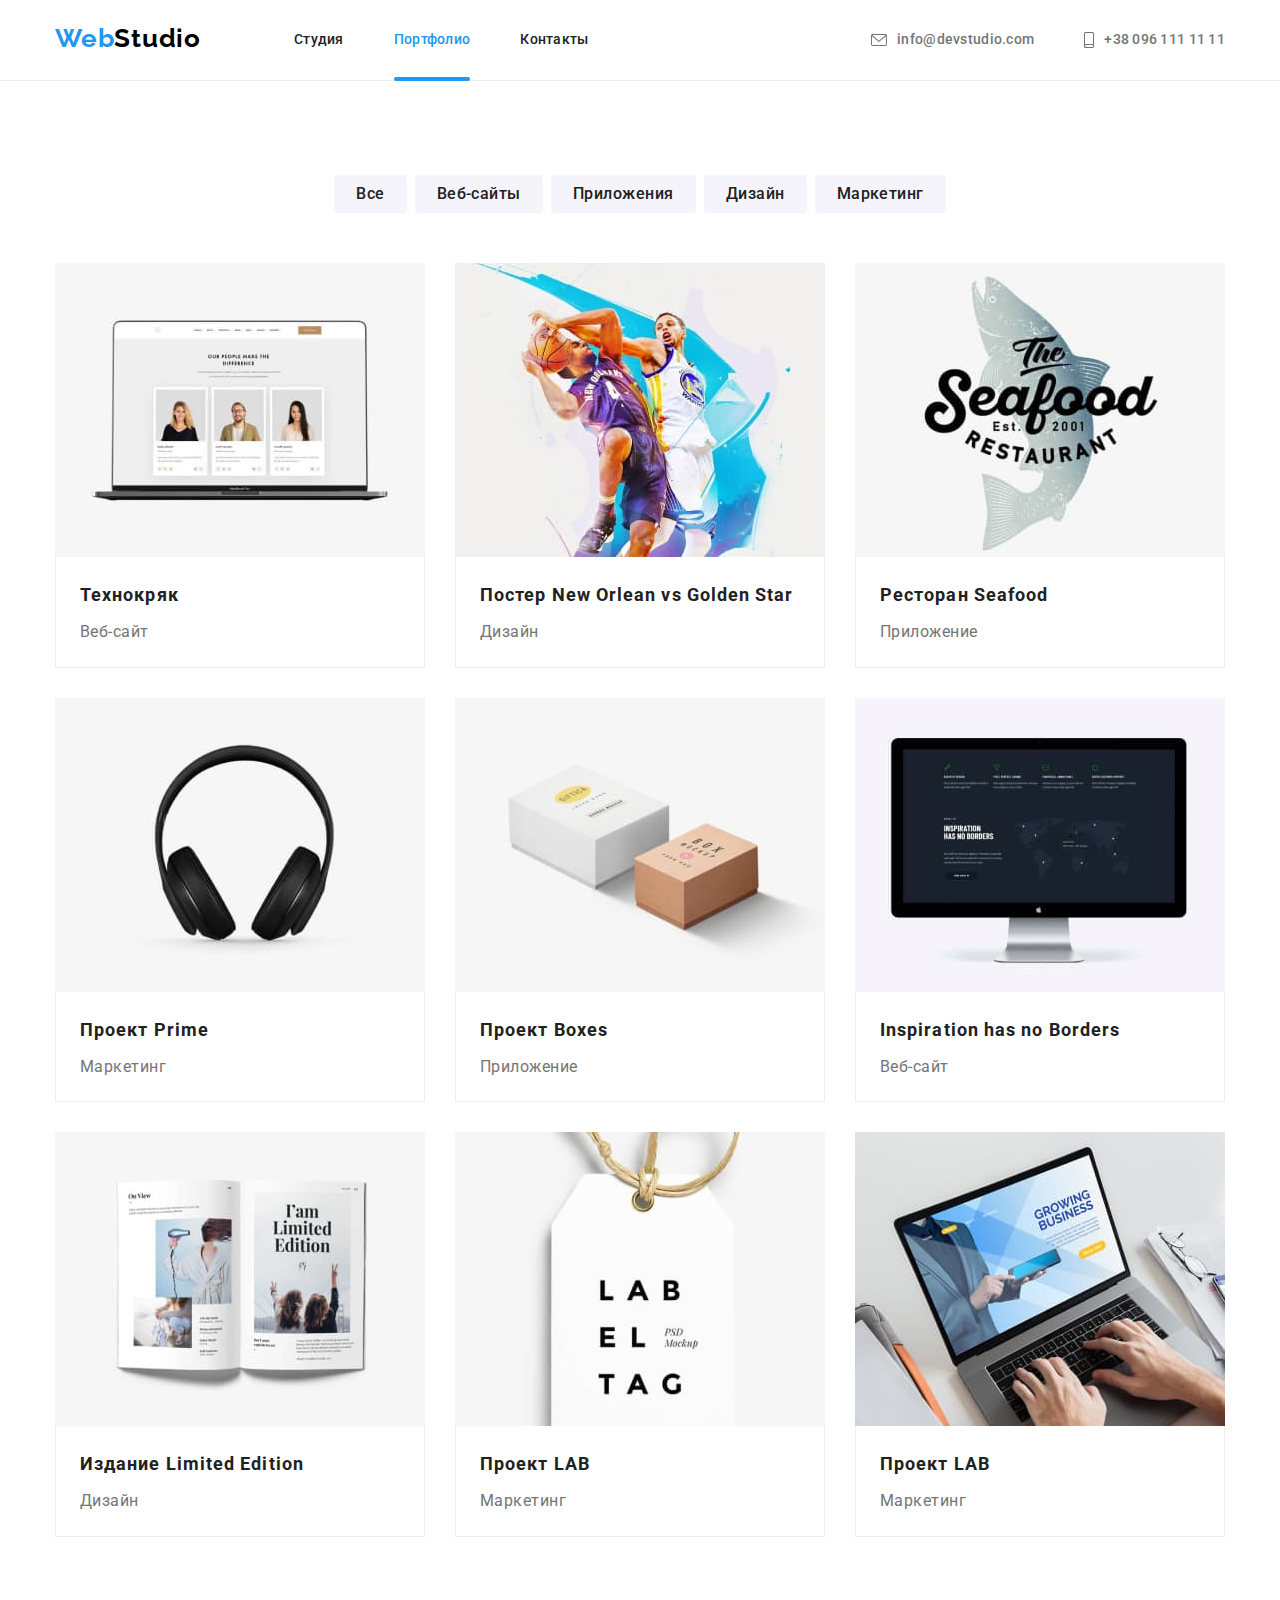
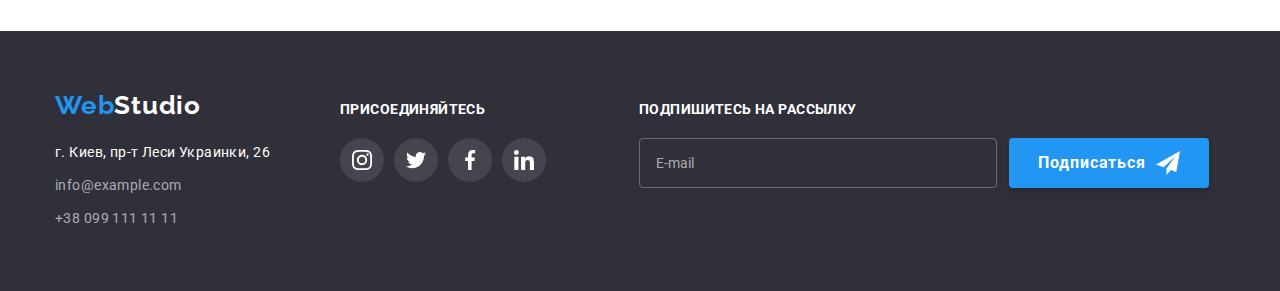
==== commit f408b2f2: "refactored html files" ====
--- a/portfolio.html
+++ b/portfolio.html
@@ -308,14 +308,14 @@
                 rel="noopener noreferrer"
                 >г. Киев, пр-т Леси Украинки, 26</a
               >
-              <ul class="footer-address__contacts--list">
-                <li class="footer-address__contacts--item">
-                  <a class="footer-address__contacts--link link" href="mailto:info@example.com"
+              <ul class="footer-contacts">
+                <li class="footer-contacts__item">
+                  <a class="footer-contacts__link link" href="mailto:info@example.com"
                     >info@example.com</a
                   >
                 </li>
-                <li class="footer-address__contacts--item">
-                  <a class="footer-address__contacts--link link" href="tel:+380991111111"
+                <li class="footer-contacts__item">
+                  <a class="footer-contacts__link link" href="tel:+380991111111"
                     >+38 099 111 11 11</a
                   >
                 </li>
--- a/css/styles.css
+++ b/css/styles.css
@@ -1,4 +1,4 @@
-/* MAIN STYLES */
+/* ******* MAIN STYLES ********/
 :root {
   --primary-description-color: #757575;
   --primary-white-color: #ffffff;
@@ -39,6 +39,10 @@
   max-width: 100%;
   height: auto;
 }
+input {
+  display: flex;
+  cursor: pointer;
+}
 .link {
   text-decoration: none;
   color: currentColor;
@@ -53,6 +57,15 @@
 .section {
   padding-top: 94px;
   padding-bottom: 94px;
+}
+.subtitle {
+  margin-bottom: 50px;
+  font-weight: 700;
+  font-size: 36px;
+  line-height: 1.17;
+  text-align: center;
+  letter-spacing: 0.03em;
+  color: var(--title-color);
 }
 .visually-hidden {
   position: absolute;
@@ -67,7 +80,7 @@
   margin: -1px;
 }
 
-/* HEADER */
+/********** HEADER *********/
 
 .header {
   border-bottom: 1px solid rgba(236, 236, 236, 1);
@@ -88,9 +101,7 @@
 .header__logo--primary {
   color: var(--logo-color);
 }
-.header__logo--secondary {
-  color: var(--primary-white-color);
-}
+
 .navigation__list {
   display: flex;
   margin-left: 93px;
@@ -128,7 +139,7 @@
   border-bottom: 4px solid var(--primary-blue-color);
 }
 
-.header-contacts__list {
+.header-contacts {
   display: flex;
   margin-left: auto;
 }
@@ -162,7 +173,8 @@
 .header-contacts__icon {
   fill: currentColor;
 }
-/* HERO */
+
+/* *******HERO******* */
 
 .hero {
   background-image: linear-gradient(rgba(47, 48, 58, 0.4), rgba(47, 48, 58, 0.4)),
@@ -180,7 +192,6 @@
 }
 .hero__container {
   margin: 0 auto;
-
   width: 696px;
 }
 .hero__title {
@@ -194,7 +205,6 @@
   text-align: center;
 }
 .hero__button {
-  padding: 10px 31px;
   width: 200px;
   height: 50px;
   border-radius: 4px;
@@ -214,6 +224,7 @@
 .hero__button:focus {
   background-color: #188ce8;
 }
+/*********MODAL*********/
 
 .backdrop {
   position: fixed;
@@ -224,7 +235,7 @@
   background-color: rgba(0, 0, 0, 0.2);
   opacity: 1;
   visibility: visible;
-  transition: opacity 250ms cubic-bezier(0.4, 0, 0.2, 1);
+  transition: opacity var(--transition-time) var(--transition-cubic);
 }
 .is-hidden {
   opacity: 0;
@@ -248,7 +259,7 @@
   transition: transform 250ms cubic-bezier(0.4, 0, 0.2, 1);
 }
 
-.modal-button__close {
+.button-close {
   position: absolute;
   display: flex;
   align-items: center;
@@ -263,8 +274,8 @@
   height: 30px;
   transition: fill var(--transition-time) var(--transition-cubic);
 }
-.modal-button__close:hover,
-.modal-button__close:focus {
+.button-close:hover,
+.button-close:focus {
   fill: var(--primary-blue-color);
 }
 .modal__title {
@@ -276,8 +287,7 @@
   letter-spacing: 0.03em;
   color: var(--title-color);
 }
-.modal-button-submit {
-  display: blok;
+.modal__button {
   text-align: center;
   margin: 0 auto;
   margin-top: 30px;
@@ -298,14 +308,15 @@
   box-shadow: 0px 4px 4px rgba(0, 0, 0, 0.15);
   transition: background-color var(--transition-time) var(--transition-cubic);
 }
-.modal-button-submit:hover,
-.modal-button-submit:focus {
+.modal__button:hover,
+.modal__button:focus {
   background-color: #188ce8;
 }
-
-.modal-name-input,
-.modal-tel-input,
-.modal-mail-input {
+.modal__wrapper {
+  margin-bottom: 10px;
+  position: relative;
+}
+.modal__input {
   padding-left: 35px;
   min-height: 40px;
   width: 100%;
@@ -320,10 +331,7 @@
   border-radius: 4px;
 }
 
-.modal-comment-label,
-.modal-mail-label,
-.modal-tel-label,
-.modal-name-label {
+.modal__label {
   font-size: 12px;
   position: relative;
   width: 100%;
@@ -333,29 +341,13 @@
   cursor: pointer;
   color: var(--primary-description-color);
 }
-input {
-  display: flex;
-  cursor: pointer;
-}
-.modal-name-wrapper,
-.modal-tel-wrapper,
-.modal-mail-wrapper {
-  margin-bottom: 10px;
-  position: relative;
-}
-.modal-name-field {
+
+.modal__field {
   position: relative;
   width: 100%;
 }
-.modal-mail-field {
-  position: relative;
-  width: 100%;
-}
-.modal-tel-field {
-  position: relative;
-  width: 100%;
-}
-.modal-name-icon {
+
+.modal__icon {
   position: absolute;
   display: flex;
   margin-left: 12px;
@@ -363,47 +355,16 @@
   transform: translate(0%, -50%);
   transition: fill var(--transition-time) var(--transition-cubic);
 }
-.modal-name-input:hover,
-.modal-name-input:focus {
+.modal__input:hover,
+.modal__input:focus {
   border-color: var(--primary-blue-color);
 }
-.modal-name-input:hover + .modal-name-icon,
-.modal-name-input:focus + .modal-name-icon {
+.modal__input:hover + .modal__icon,
+.modal__input:focus + .modal__icon {
   fill: var(--primary-blue-color);
 }
-.modal-tel-icon {
-  position: absolute;
-  display: flex;
-  margin-left: 12px;
-  top: 50%;
-  transform: translate(0%, -50%);
-  transition: fill var(--transition-time) var(--transition-cubic);
-}
-.modal-tel-input:hover,
-.modal-tel-input:focus {
-  border-color: var(--primary-blue-color);
-}
-.modal-tel-input:hover + .modal-tel-icon,
-.modal-tel-input:focus + .modal-tel-icon {
-  fill: var(--primary-blue-color);
-}
-.modal-mail-icon {
-  position: absolute;
-  margin-left: 12px;
-  display: flex;
-  top: 50%;
-  transform: translate(0%, -50%);
-  transition: fill var(--transition-time) var(--transition-cubic);
-}
-.modal-mail-input:hover,
-.modal-mail-input:focus {
-  border-color: var(--primary-blue-color);
-}
-.modal-mail-input:hover + .modal-mail-icon,
-.modal-mail-input:focus + .modal-mail-icon {
-  fill: var(--primary-blue-color);
-}
-.modal-comment-textarea {
+
+.modal-comment__textarea {
   min-height: 120px;
   margin-top: 4px;
   flex-direction: column;
@@ -418,31 +379,32 @@
   border-radius: 4px;
   transition: border-color var(--transition-time) var(--transition-cubic);
 }
-.modal-comment-textarea::placeholder {
+.modal-comment__textarea::placeholder {
   color: rgba(117, 117, 117, 0.5);
-}
-.modal-comment-textarea:hover,
-.modal-comment-textarea:focus {
+  font-size: 14px;
+}
+.modal-comment__textarea:hover,
+.modal-comment__textarea:focus {
   border-color: var(--primary-blue-color);
 }
-.modal-agreement-wrapper {
+.modal-agreement__wrapper {
   display: flex;
   justify-content: center;
   align-items: center;
   margin-top: 20px;
 }
-.modal-agreement-title {
+.modal-agreement__title {
   color: var(--primary-description-color);
   line-height: 1.71;
   letter-spacing: 0.03em;
   cursor: pointer;
 }
-.modal-agreement-link {
+.modal-agreement__link {
   line-height: 1.71;
   letter-spacing: 0.03em;
   color: var(--primary-blue-color);
 }
-.modal-checkbox-wrapper {
+.modal-agreement__border {
   display: inline-flex;
   align-items: center;
   justify-content: center;
@@ -456,19 +418,19 @@
   transition: background-color var(--transition-time) var(--transition-cubic),
     outline-color var(--transition-time) var(--transition-cubic);
 }
-.modal-checkbox-icon {
+.modal-agreement__icon {
   fill: transparent;
 }
-.modal-form-checkbox:checked + .modal-checkbox-wrapper {
+.modal-agreement__checkbox:checked + .modal-agreement__border {
   background-color: var(--primary-blue-color);
   outline-color: var(--primary-blue-color);
   border: none;
 }
-.modal-form-checkbox:checked + .modal-checkbox-wrapper > .modal-checkbox-icon {
+.modal-agreement__checkbox:checked + .modal-agreement__wrapper > .modal-agreement__icon {
   fill: var(--primary-white-color);
 }
 
-/* FEATURES */
+/* *******FEATURES******* */
 
 .features {
   padding-bottom: 0;
@@ -487,15 +449,7 @@
   background-color: var(--primary-button-color);
   border-radius: 4px;
 }
-.subtitle {
-  margin-bottom: 50px;
-  font-weight: 700;
-  font-size: 36px;
-  line-height: 1.17;
-  text-align: center;
-  letter-spacing: 0.03em;
-  color: var(--title-color);
-}
+
 .features__title {
   margin-bottom: 10px;
   font-size: 14px;
@@ -510,7 +464,8 @@
   letter-spacing: 0.03em;
   color: var(--primary-description-color);
 }
-/* ENGAGEMENT */
+
+/* *******ENGAGEMENT ********/
 
 .engagement__list {
   display: flex;
@@ -542,7 +497,8 @@
   background-color: rgba(47, 48, 58, 0.8);
   color: var(--primary-white-color);
 }
-/* TEAM */
+
+/* *******TEAM ********/
 
 .team {
   background-color: var(--primary-button-color);
@@ -551,18 +507,18 @@
   display: flex;
   gap: 30px;
 }
-.team-member {
+.team__member {
   width: 270px;
   background-color: var(--primary-white-color);
   box-shadow: 0px 1px 3px rgba(0, 0, 0, 0.12), 0px 1px 1px rgba(0, 0, 0, 0.14),
     0px 2px 1px rgba(0, 0, 0, 0.2);
   border-radius: 0px 0px 4px 4px;
 }
-.team-text-wrapper {
+.team__text {
   padding-top: 30px;
   padding-bottom: 30px;
 }
-.team-name {
+.team__name {
   margin-bottom: 10px;
   font-weight: 500;
   font-size: 16px;
@@ -571,7 +527,7 @@
   text-align: center;
   letter-spacing: 0.03em;
 }
-.team-position {
+.team__position {
   margin-bottom: 10px;
   font-size: 16px;
   line-height: 1.18;
@@ -580,22 +536,22 @@
   color: var(--primary-description-color);
 }
 
-.team-icon-list {
+.social-icon {
   display: flex;
   gap: 10px;
   justify-content: center;
 }
-.team-icon-item {
+.social-icon__item {
   fill: currentColor;
   display: flex;
   justify-content: center;
   height: 44px;
   width: 44px;
 }
-.team-icon-item:last-child {
+.social-icon__item:last-child {
   margin-right: 0;
 }
-.team-icon-link {
+.social-icon__link {
   border-radius: 50%;
   color: #afb1b8;
   width: 44px;
@@ -607,17 +563,18 @@
     color var(--transition-time) var(--transition-cubic),
     background-color var(--transition-time) var(--transition-cubic);
 }
-.team-social-icon {
+.social-icon__logo {
   fill: currentColor;
 }
-.team-icon-link:hover,
-.team-icon-link:focus {
+.social-icon__link:hover,
+.social-icon__link:focus {
   fill: var(--primary-white-color);
   color: var(--primary-white-color);
   background-color: var(--primary-blue-color);
 }
 
-/* CLIENTS*/
+/* *******CLIENTS********/
+
 .clients__list {
   display: flex;
   gap: 30px;
@@ -650,19 +607,19 @@
   color: var(--primary-blue-color);
 }
 
-/* PORTFOLIO */
-
-.button-container {
+/* *******PORTFOLIO ********/
+
+.portfolio-button--wrapper {
   margin-bottom: 50px;
 }
-.portfolio-button-list {
-  display: flex;
-  justify-content: center;
-}
-.portfolio-button-item:not(:last-child) {
+.portfolio-button__list {
+  display: flex;
+  justify-content: center;
+}
+.portfolio-button__item:not(:last-child) {
   margin-right: 8px;
 }
-.portfolio-button-item .portfolio-button {
+.portfolio-button__btn {
   background-color: var(--primary-button-color);
   color: var(--title-color);
   font-family: inherit;
@@ -672,50 +629,49 @@
   text-align: center;
   letter-spacing: 0.03em;
   cursor: pointer;
+  padding: 6px 22px;
+  border: none;
+  border-radius: 4px;
   transition: color var(--transition-time) var(--transition-cubic),
     background-color var(--transition-time) var(--transition-cubic),
     box-shadow var(--transition-time) var(--transition-cubic);
 }
-.portfolio-button:focus,
-.portfolio-button:hover {
+.portfolio-button__btn:focus,
+.portfolio-button__btn:hover {
   color: var(--primary-white-color);
   background-color: var(--primary-blue-color);
   box-shadow: 0px 3px 1px rgba(0, 0, 0, 0.1), 0px 1px 2px rgba(0, 0, 0, 0.08),
     0px 2px 2px rgba(0, 0, 0, 0.12);
 }
-.portfolio-button {
-  padding: 6px 22px;
-  border: none;
-  border-radius: 4px;
-}
-.projects-list {
+
+.projects {
   flex-wrap: wrap;
   display: flex;
   gap: 30px;
 }
-.projects-item {
-  width: 370px;
+.projects__item {
+  flex-basis: 370px;
   height: 100%;
 }
-.portfolio-card {
+.projects__card {
   display: block;
   transition: box-shadow 250ms cubic-bezier(0.4, 0, 0.2, 1),
     opacity 250ms cubic-bezier(0.4, 0, 0.2, 1);
 }
-.portfolio-card:hover,
-.portfolio-card:focus {
+.projects__card:hover,
+.projects__card:focus {
   box-shadow: 0px 1px 1px rgba(0, 0, 0, 0.12), 0px 4px 4px rgba(0, 0, 0, 0.06),
     1px 4px 6px rgba(0, 0, 0, 0.16);
 }
-.projects-card-wrapper {
+.projects__card--wrapper {
   position: relative;
   overflow: hidden;
 }
-.projects-item:hover .projects-overlay-description {
+.projects__item:hover .projects__overlay {
   transform: translateY(0);
   opacity: 1;
 }
-.projects-overlay-description {
+.projects__overlay {
   position: absolute;
   left: 0;
   top: 0;
@@ -733,7 +689,7 @@
   transition: transform 250ms cubic-bezier(0.4, 0, 0.2, 1),
     opacity 250ms cubic-bezier(0.4, 0, 0.2, 1);
 }
-.projects-text-wrapper {
+.projects__text--wrapper {
   overflow: hidden;
   padding-top: 20px;
   padding-right: 24px;
@@ -743,7 +699,7 @@
   border-bottom: 1px solid rgba(238, 238, 238, 1);
   border-left: 1px solid rgba(238, 238, 238, 1);
 }
-.projects-item-title {
+.projects__title {
   margin-bottom: 4px;
   text-align: left;
   font-weight: 700;
@@ -752,16 +708,15 @@
   letter-spacing: 0.06em;
   color: var(--title-color);
 }
-.projects-item-description {
+.projects__description {
   text-align: left;
   font-size: 16px;
   line-height: 1.87;
   letter-spacing: 0.03em;
-  /* overflow: hidden; */
   color: var(--primary-description-color);
 }
 
-/* FOOTER */
+/******** FOOTER ********/
 
 .footer {
   background-color: var(--footer-bg-color);
@@ -773,7 +728,7 @@
   align-items: baseline;
   gap: 93px;
 }
-.footer-left__wrapper {
+.footer-left {
   display: flex;
   align-items: baseline;
   gap: 70px;
@@ -785,7 +740,10 @@
   margin-bottom: 20px;
   display: block;
 }
-.footer-address .footer-address__link {
+.footer__logo--secondary {
+  color: var(--primary-white-color);
+}
+.footer-address__list .footer-address__link {
   display: block;
   margin-bottom: 9px;
   font-style: normal;
@@ -798,22 +756,22 @@
 .footer-address__link:hover {
   color: var(--primary-blue-color);
 }
-.footer-address__contacts--link {
+.footer-contacts__link {
   font-style: normal;
   line-height: 1.71;
   letter-spacing: 0.03em;
   color: rgba(255, 255, 255, 0.6);
   transition: color var(--transition-time) var(--transition-cubic);
 }
-.footer-address__contacts--item:not(:last-child) {
+.footer-contacts__item:not(:last-child) {
   margin-bottom: 9px;
 }
-.footer-address__contacts--link:focus,
-.footer-address__contacts--link:hover {
+.footer-contacts__link:focus,
+.footer-contacts__link:hover {
   color: var(--primary-blue-color);
 }
 
-.footer-left__social--description {
+.footer-social__description {
   margin-bottom: 20px;
   font-weight: 700;
   font-size: 14px;
@@ -823,22 +781,22 @@
 
   color: var(--primary-white-color);
 }
-.footer-left__social--list {
+.footer-social__list {
   display: flex;
   gap: 10px;
   justify-content: center;
 }
-.footer-left__social--item {
+.footer-social__item {
   fill: currentColor;
   display: flex;
   justify-content: center;
   height: 44px;
   width: 44px;
 }
-.footer-left__social--item:last-child {
+.footer-social__item:last-child {
   margin-right: 0;
 }
-.footer-left__social--link {
+.footer-social__link {
   color: var(--primary-white-color);
   background-color: rgba(255, 255, 255, 0.1);
   border-radius: 50%;
@@ -851,23 +809,23 @@
     color var(--transition-time) var(--transition-cubic),
     background-color var(--transition-time) var(--transition-cubic);
 }
-.footer-left__social--icon {
+.footer-social__icon {
   fill: currentColor;
 }
-.footer-left__social--link:hover,
-.footer-left__social--link:focus {
+.footer-social__link:hover,
+.footer-social__link:focus {
   fill: var(--primary-white-color);
   color: var(--primary-white-color);
   background-color: var(--primary-blue-color);
   border-radius: 50%;
 }
-.footer-right__subscription--wrapper {
-  display: flex;
-}
-.footer-right__subscription--label {
+.footer-right__subscription {
+  display: flex;
+}
+.footer-right__label {
   margin-right: 12px;
 }
-.footer-right__subscription--input {
+.footer-right__input {
   height: 50px;
   width: 358px;
   background-color: inherit;
@@ -877,11 +835,11 @@
   outline: none;
   color: var(--primary-white-color);
 }
-.footer-right__subscription--input::placeholder {
+.footer-right__input::placeholder {
   color: rgba(255, 255, 255, 0.6);
 }
 
-.footer-right__subscription--button {
+.footer-right__button {
   background-color: var(--primary-blue-color);
   color: var(--primary-white-color);
   display: flex;
@@ -898,7 +856,7 @@
   border-radius: 4px;
   box-shadow: 0px 4px 4px rgba(0, 0, 0, 0.15);
 }
-.footer-right__subscription--icon {
+.footer-right__icon {
   margin-left: 10px;
   fill: var(--primary-white-color);
 }
